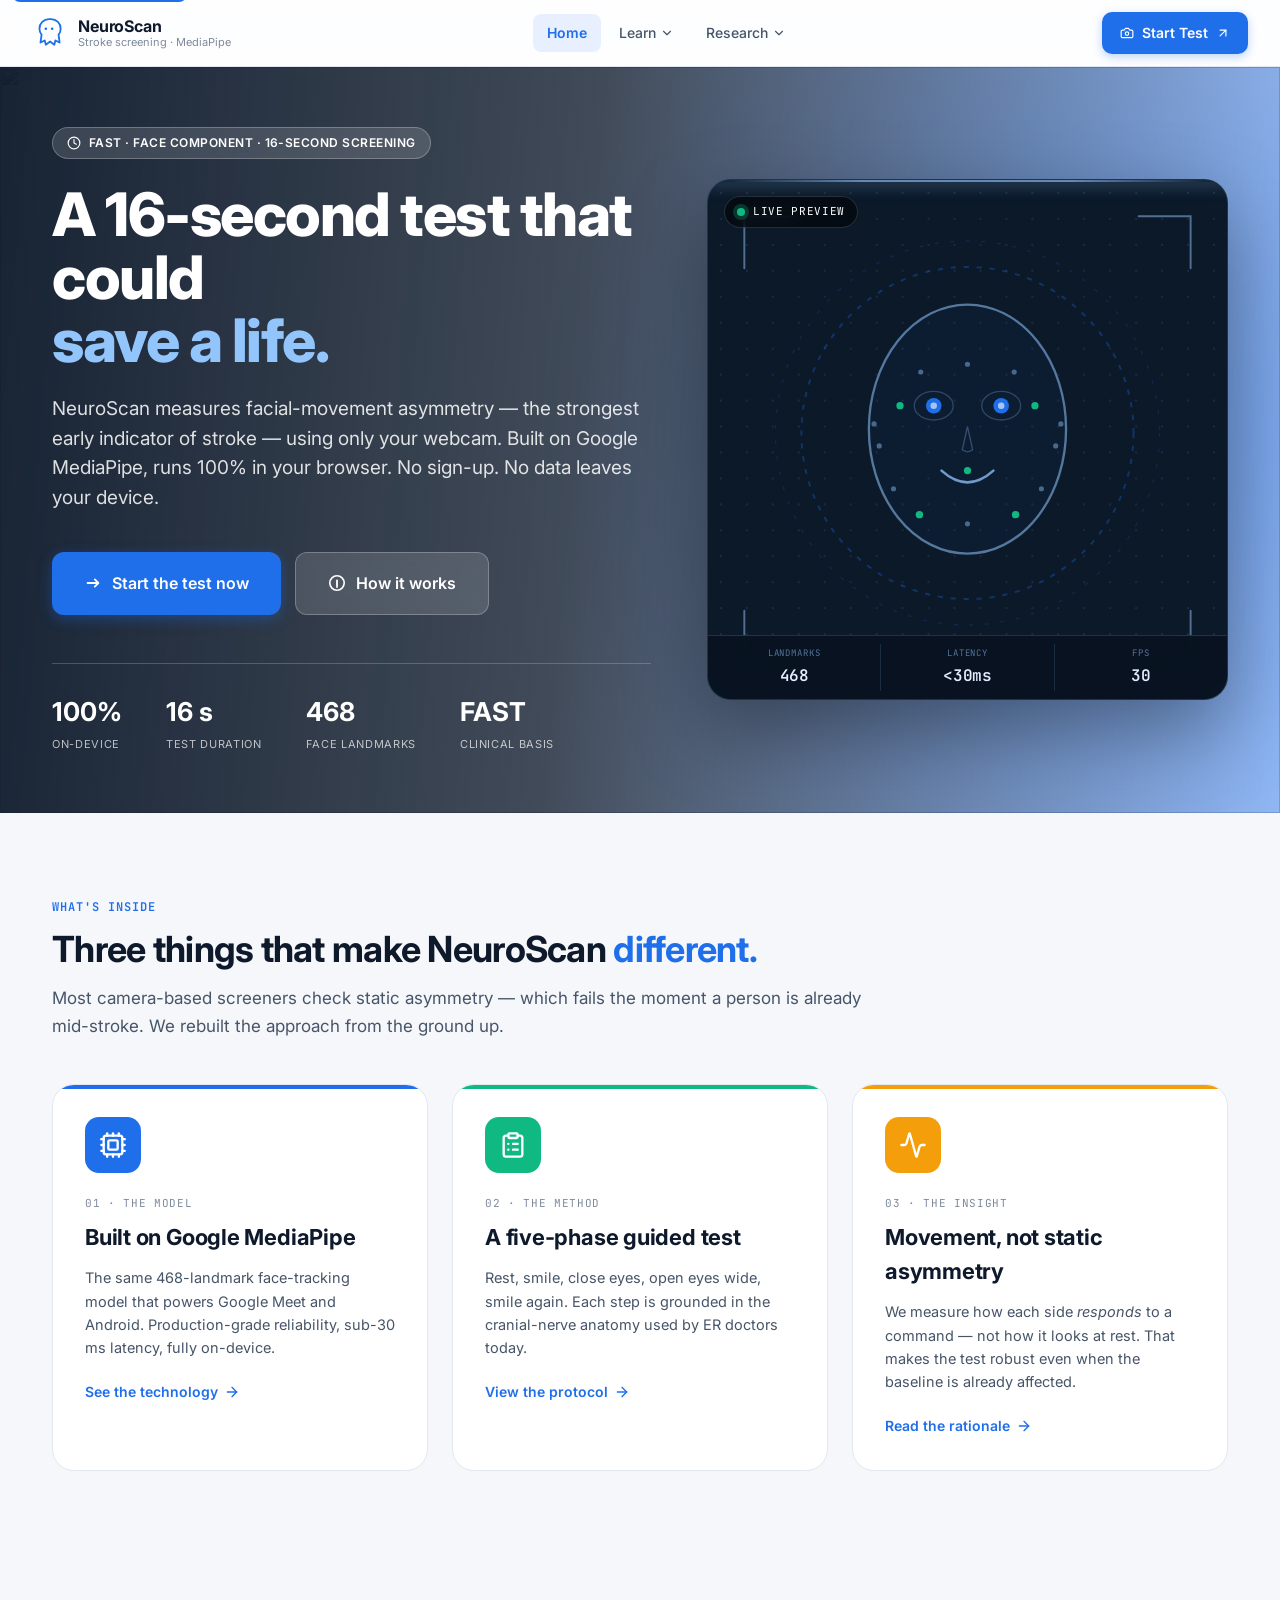
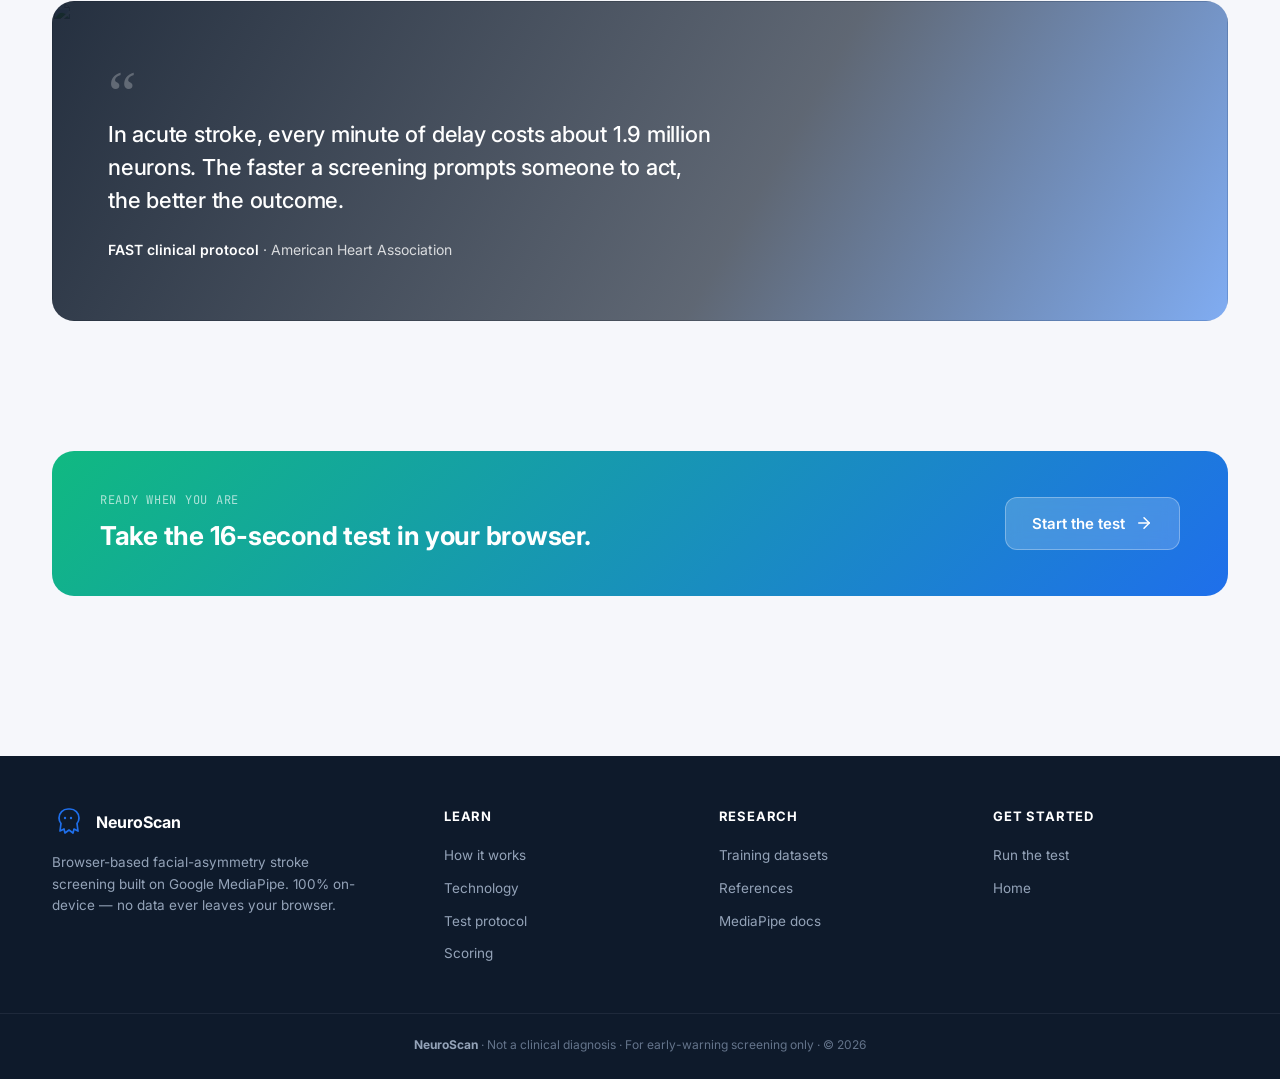
==== webapp/index.html @ e2642974 "Initial commit: NeuroScan — AI-powered browser-based stroke screening tool Browser-native facial asy" ====
<!DOCTYPE html>
<html lang="en">
<head>
  <meta charset="UTF-8" />
  <meta name="viewport" content="width=device-width, initial-scale=1.0" />
  <title>NeuroScan — Stroke screening in your browser</title>
  <meta name="description" content="A 16-second browser-based test that detects facial asymmetry — an early sign of stroke — using your webcam. Built on Google MediaPipe. No data leaves your device." />
  <link rel="preconnect" href="https://fonts.googleapis.com" />
  <link rel="preconnect" href="https://fonts.gstatic.com" crossorigin />
  <link href="https://fonts.googleapis.com/css2?family=Inter:wght@400;500;600;700;800&family=JetBrains+Mono:wght@400;500;600&display=swap" rel="stylesheet" />
  <link rel="stylesheet" href="assets/style.css" />
</head>
<body>

  <a href="#main" class="skip-link">Skip to main content</a>
  <div id="site-header"></div>

  <main id="main">

    <!-- ============== HERO ============== -->
    <section class="hero-full">
      <img class="hero-bg"
           src="https://images.unsplash.com/photo-1576091160399-112ba8d25d1f?w=1800&q=80&auto=format&fit=crop"
           alt=""
           aria-hidden="true" />
      <div class="hero-overlay"></div>

      <div class="container">
        <div class="hero-text">
          <span class="hero-pill">
            <svg viewBox="0 0 24 24" fill="none" stroke="currentColor" stroke-width="2" stroke-linecap="round" stroke-linejoin="round" aria-hidden="true"><circle cx="12" cy="12" r="10"/><polyline points="12 6 12 12 16 14"/></svg>
            FAST · Face component · 16-second screening
          </span>

          <h1>A 16-second test that could<br/>
              <span class="accent">save a life.</span></h1>

          <p class="lead">
            NeuroScan measures facial-movement asymmetry — the strongest early indicator of stroke —
            using only your webcam. Built on Google MediaPipe, runs 100% in your browser.
            No sign-up. No data leaves your device.
          </p>

          <div class="hero-actions">
            <a href="test.html" class="btn btn-primary btn-big">
              <svg viewBox="0 0 20 20" fill="none" aria-hidden="true"><path d="M4 10h12m0 0l-4-4m4 4l-4 4" stroke="currentColor" stroke-width="2" stroke-linecap="round"/></svg>
              Start the test now
            </a>
            <a href="how-it-works.html" class="btn btn-light btn-big">
              <svg viewBox="0 0 20 20" fill="none" aria-hidden="true"><circle cx="10" cy="10" r="8" stroke="currentColor" stroke-width="1.8"/><path d="M10 7v6M10 14v.5" stroke="currentColor" stroke-width="2" stroke-linecap="round"/></svg>
              How it works
            </a>
          </div>

          <div class="hero-trust">
            <div><strong>100%</strong><span>On-device</span></div>
            <div><strong>16 s</strong><span>Test duration</span></div>
            <div><strong>468</strong><span>Face landmarks</span></div>
            <div><strong>FAST</strong><span>Clinical basis</span></div>
          </div>
        </div>

        <!-- ============== HERO VISUAL — face scan 1:1 ============== -->
        <div class="hero-visual" aria-hidden="true">

          <!-- Illustrated face card (no photo) -->
          <svg class="hero-face-svg" viewBox="0 0 400 400" fill="none" xmlns="http://www.w3.org/2000/svg">
            <defs>
              <pattern id="dotGrid" x="0" y="0" width="20" height="20" patternUnits="userSpaceOnUse">
                <circle cx="10" cy="10" r="0.7" fill="rgba(147,197,253,.15)"/>
              </pattern>
            </defs>

            <!-- Dot grid background -->
            <rect width="400" height="400" fill="url(#dotGrid)"/>

            <!-- Outer scan rings -->
            <circle cx="200" cy="195" r="148" stroke="rgba(31,111,235,.18)" stroke-width="1" stroke-dasharray="3 9" fill="none"/>
            <circle cx="200" cy="195" r="128" stroke="rgba(31,111,235,.32)" stroke-width="1.5" stroke-dasharray="4 6" fill="none"/>

            <!-- Corner bracket overlays (HUD) -->
            <g stroke="rgba(147,197,253,.5)" stroke-width="1.5" stroke-linecap="round" fill="none">
              <path d="M28 68 L28 28 L68 28"/>
              <path d="M372 68 L372 28 L332 28"/>
              <path d="M28 332 L28 372 L68 372"/>
              <path d="M372 332 L372 372 L332 372"/>
            </g>

            <!-- Face silhouette (head ellipse) -->
            <ellipse cx="200" cy="192" rx="76" ry="96" stroke="rgba(147,197,253,.55)" stroke-width="1.8" fill="rgba(31,111,235,.04)"/>

            <!-- Eye outline rings (subtle) -->
            <ellipse cx="174" cy="174" rx="15" ry="11" stroke="rgba(147,197,253,.25)" stroke-width="1" fill="none"/>
            <ellipse cx="226" cy="174" rx="15" ry="11" stroke="rgba(147,197,253,.25)" stroke-width="1" fill="none"/>

            <!-- Eye dots (filled blue) -->
            <circle cx="174" cy="174" r="6" fill="#1f6feb"/>
            <circle cx="226" cy="174" r="6" fill="#1f6feb"/>
            <circle cx="174" cy="174" r="2.5" fill="rgba(255,255,255,.6)"/>
            <circle cx="226" cy="174" r="2.5" fill="rgba(255,255,255,.6)"/>

            <!-- Nose hint -->
            <path d="M200 190 L196 208 Q200 211 204 208 Z" stroke="rgba(147,197,253,.3)" stroke-width="1" fill="none"/>

            <!-- Mouth curve -->
            <path d="M180 224 Q200 242 220 224" stroke="rgba(147,197,253,.75)" stroke-width="2" fill="none" stroke-linecap="round"/>

            <!-- Landmark dots (jaw + forehead) -->
            <g fill="rgba(147,197,253,.45)">
              <circle cx="132" cy="205" r="2"/><circle cx="128" cy="188" r="2"/>
              <circle cx="143" cy="238" r="2"/><circle cx="162" cy="258" r="2"/>
              <circle cx="200" cy="265" r="2"/><circle cx="238" cy="258" r="2"/>
              <circle cx="257" cy="238" r="2"/><circle cx="268" cy="205" r="2"/>
              <circle cx="272" cy="188" r="2"/>
              <circle cx="164" cy="148" r="2"/><circle cx="200" cy="142" r="2"/>
              <circle cx="236" cy="148" r="2"/>
            </g>

            <!-- Green accent landmarks (key measurement points) -->
            <g fill="#10b981">
              <circle cx="148" cy="174" r="2.8"/>
              <circle cx="252" cy="174" r="2.8"/>
              <circle cx="200" cy="224" r="2.8"/>
              <circle cx="163" cy="258" r="2.8"/>
              <circle cx="237" cy="258" r="2.8"/>
            </g>
          </svg>

          <div class="hero-visual-scanline"></div>

          <div class="hero-visual-badge">
            <span class="live-dot"></span>
            <span>Live Preview</span>
          </div>

          <div class="hero-visual-statsbar">
            <div class="hero-stat-item">
              <span class="hero-stat-label">Landmarks</span>
              <strong class="hero-stat-value">468</strong>
            </div>
            <div class="hero-stat-sep"></div>
            <div class="hero-stat-item">
              <span class="hero-stat-label">Latency</span>
              <strong class="hero-stat-value">&lt;30ms</strong>
            </div>
            <div class="hero-stat-sep"></div>
            <div class="hero-stat-item">
              <span class="hero-stat-label">FPS</span>
              <strong class="hero-stat-value">30</strong>
            </div>
          </div>
        </div>
      </div>
    </section>

    <!-- ============== 3 HIGHLIGHT CARDS ============== -->
    <section class="section">
      <div class="container">
        <div class="section-head">
          <span class="section-kicker">What's inside</span>
          <h2>Three things that make NeuroScan <span class="accent">different.</span></h2>
          <p class="section-lead">
            Most camera-based screeners check static asymmetry — which fails the moment a person
            is already mid-stroke. We rebuilt the approach from the ground up.
          </p>
        </div>

        <div class="highlight-grid">
          <article class="highlight-card">
            <span class="highlight-bar bar-blue"></span>
            <div class="highlight-icon icon-blue">
              <svg viewBox="0 0 24 24" fill="none" stroke="currentColor" stroke-width="2" stroke-linecap="round" stroke-linejoin="round"><path d="M12 20v2"/><path d="M12 2v2"/><path d="M17 20v2"/><path d="M17 2v2"/><path d="M2 12h2"/><path d="M2 17h2"/><path d="M2 7h2"/><path d="M20 12h2"/><path d="M20 17h2"/><path d="M20 7h2"/><path d="M7 20v2"/><path d="M7 2v2"/><rect x="4" y="4" width="16" height="16" rx="2"/><rect x="8" y="8" width="8" height="8" rx="1"/></svg>
            </div>
            <div class="highlight-meta">01 · The model</div>
            <h3>Built on Google MediaPipe</h3>
            <p>
              The same 468-landmark face-tracking model that powers Google Meet and Android.
              Production-grade reliability, sub-30 ms latency, fully on-device.
            </p>
            <a href="technology.html" class="highlight-link">
              See the technology
              <svg viewBox="0 0 24 24" fill="none" stroke="currentColor" stroke-width="2" stroke-linecap="round" stroke-linejoin="round"><path d="M5 12h14"/><path d="m12 5 7 7-7 7"/></svg>
            </a>
          </article>

          <article class="highlight-card">
            <span class="highlight-bar bar-green"></span>
            <div class="highlight-icon icon-green">
              <svg viewBox="0 0 24 24" fill="none" stroke="currentColor" stroke-width="2" stroke-linecap="round" stroke-linejoin="round"><rect width="8" height="4" x="8" y="2" rx="1" ry="1"/><path d="M16 4h2a2 2 0 0 1 2 2v14a2 2 0 0 1-2 2H6a2 2 0 0 1-2-2V6a2 2 0 0 1 2-2h2"/><path d="M12 11h4"/><path d="M12 16h4"/><path d="M8 11h.01"/><path d="M8 16h.01"/></svg>
            </div>
            <div class="highlight-meta">02 · The method</div>
            <h3>A five-phase guided test</h3>
            <p>
              Rest, smile, close eyes, open eyes wide, smile again. Each step is grounded in
              the cranial-nerve anatomy used by ER doctors today.
            </p>
            <a href="protocol.html" class="highlight-link">
              View the protocol
              <svg viewBox="0 0 24 24" fill="none" stroke="currentColor" stroke-width="2" stroke-linecap="round" stroke-linejoin="round"><path d="M5 12h14"/><path d="m12 5 7 7-7 7"/></svg>
            </a>
          </article>

          <article class="highlight-card">
            <span class="highlight-bar bar-orange"></span>
            <div class="highlight-icon icon-orange">
              <svg viewBox="0 0 24 24" fill="none" stroke="currentColor" stroke-width="2" stroke-linecap="round" stroke-linejoin="round"><path d="M22 12h-2.48a2 2 0 0 0-1.93 1.46l-2.35 8.36a.25.25 0 0 1-.48 0L9.24 2.18a.25.25 0 0 0-.48 0l-2.35 8.36A2 2 0 0 1 4.49 12H2"/></svg>
            </div>
            <div class="highlight-meta">03 · The insight</div>
            <h3>Movement, not static asymmetry</h3>
            <p>
              We measure how each side <em>responds</em> to a command — not how it looks at rest.
              That makes the test robust even when the baseline is already affected.
            </p>
            <a href="how-it-works.html" class="highlight-link">
              Read the rationale
              <svg viewBox="0 0 24 24" fill="none" stroke="currentColor" stroke-width="2" stroke-linecap="round" stroke-linejoin="round"><path d="M5 12h14"/><path d="m12 5 7 7-7 7"/></svg>
            </a>
          </article>
        </div>
      </div>
    </section>

    <!-- ============== QUOTE BANNER ============== -->
    <section class="section-tight">
      <div class="container">
        <div class="quote-banner">
          <img loading="lazy"
               src="https://images.unsplash.com/photo-1559757148-5c350d0d3c56?w=1800&q=80&auto=format&fit=crop"
               alt=""
               aria-hidden="true" />
          <div class="quote-banner-content">
            <div class="quote-icon" aria-hidden="true">&ldquo;</div>
            <p class="quote-text">
              In acute stroke, every minute of delay costs about 1.9 million neurons.
              The faster a screening prompts someone to act, the better the outcome.
            </p>
            <p class="quote-attr">
              <strong>FAST clinical protocol</strong> · American Heart Association
            </p>
          </div>
        </div>
      </div>
    </section>

    <!-- ============== CTA STRIP ============== -->
    <section class="section">
      <div class="container">
        <div class="next-page cta-gradient">
          <div>
            <div class="next-page-meta">Ready when you are</div>
            <h3>Take the 16-second test in your browser.</h3>
          </div>
          <a href="test.html" class="cta-action">
            Start the test
            <svg viewBox="0 0 24 24" fill="none" stroke="currentColor" stroke-width="2" stroke-linecap="round" stroke-linejoin="round" aria-hidden="true"><path d="M5 12h14"/><path d="m12 5 7 7-7 7"/></svg>
          </a>
        </div>
      </div>
    </section>

  </main>

  <div id="site-footer"></div>
  <script src="assets/nav.js"></script>
</body>
</html>
---- webapp/assets/style.css ----
/* ============================================================
   NeuroScan — Shared design system
   Used by every page in /webapp/.
============================================================ */

:root {
  /* Colour palette */
  --bg:           #f6f7fb;
  --surface:      #ffffff;
  --surface-2:    #f0f3f9;
  --surface-3:    #e9eef6;
  --border:       #e2e7f0;
  --border-strong:#cdd6e3;

  --text:         #0e1a2b;
  --text-soft:    #475569;
  --text-mute:    #7e8a9b;

  --brand:        #1f6feb;
  --brand-dark:   #1856bd;
  --brand-soft:   #e8f0ff;

  --teal:         #0ea5a4;
  --green:        #10b981;
  --green-soft:   #d1fae5;
  --orange:       #f59e0b;
  --orange-soft:  #fef3c7;
  --red:          #ef4444;
  --red-soft:     #fee2e2;
  --purple:       #8b5cf6;

  --shadow-sm: 0 1px 2px rgba(15, 23, 42, .06);
  --shadow-md: 0 6px 24px rgba(15, 23, 42, .08);
  --shadow-lg: 0 20px 50px rgba(15, 23, 42, .12);
  --shadow-xl: 0 30px 80px rgba(15, 23, 42, .18);

  --radius-xs: 6px;
  --radius-sm: 10px;
  --radius-md: 14px;
  --radius-lg: 22px;
  --radius-xl: 28px;

  --font: 'Inter', system-ui, -apple-system, sans-serif;
  --mono: 'JetBrains Mono', ui-monospace, monospace;

  --container: 1240px;
  --container-wide: 1480px;

  /* Spacing scale */
  --space-section:       80px;
  --space-section-tight: 50px;
  --space-section-sm:    56px;
  --space-card:          32px;
  --space-card-sm:       22px;

  /* Focus ring */
  --focus-ring: 0 0 0 3px rgba(31, 111, 235, .45);
}

/* Reduced motion */
@media (prefers-reduced-motion: reduce) {
  *, *::before, *::after {
    animation-duration: .01ms !important;
    animation-iteration-count: 1 !important;
    transition-duration: .01ms !important;
    scroll-behavior: auto !important;
  }
}

/* Accessible focus states — visible only for keyboard users */
a:focus-visible,
button:focus-visible,
.btn:focus-visible,
.nav-link:focus-visible,
.nav-trigger:focus-visible,
.nav-cta:focus-visible,
.mobile-toggle:focus-visible,
.highlight-link:focus-visible,
.dataset-link:focus-visible,
.ref-card a:focus-visible {
  outline: none;
  box-shadow: var(--focus-ring);
  border-radius: 8px;
}

/* Screen-reader-only utility */
.sr-only {
  position: absolute;
  width: 1px; height: 1px;
  padding: 0; margin: -1px;
  overflow: hidden;
  clip: rect(0, 0, 0, 0);
  white-space: nowrap;
  border: 0;
}

/* Skip-to-content link */
.skip-link {
  position: absolute;
  top: -40px;
  left: 12px;
  z-index: 100;
  background: var(--brand);
  color: #fff;
  padding: 10px 16px;
  border-radius: 8px;
  font-size: 14px;
  font-weight: 600;
  transition: top .15s;
}
.skip-link:focus { top: 12px; }

* { box-sizing: border-box; margin: 0; padding: 0; }

html, body {
  font-family: var(--font);
  background: var(--bg);
  color: var(--text);
  -webkit-font-smoothing: antialiased;
  line-height: 1.55;
}

a { color: inherit; text-decoration: none; }
button { font-family: inherit; cursor: pointer; border: none; background: none; }
img { max-width: 100%; display: block; }

.container {
  max-width: var(--container);
  margin: 0 auto;
  padding: 0 32px;
}
.container-wide { max-width: var(--container-wide); margin: 0 auto; padding: 0 32px; }

/* ============================================================
   NAVBAR (injected by nav.js on every page)
============================================================ */
.navbar {
  position: sticky;
  top: 0;
  z-index: 50;
  background: rgba(255, 255, 255, .82);
  backdrop-filter: saturate(180%) blur(14px);
  -webkit-backdrop-filter: saturate(180%) blur(14px);
  border-bottom: 1px solid var(--border);
}
.nav-inner {
  max-width: var(--container-wide);
  margin: 0 auto;
  padding: 12px 32px;
  display: flex;
  align-items: center;
  justify-content: space-between;
  gap: 24px;
}
.brand {
  display: flex;
  align-items: center;
  gap: 12px;
  color: var(--brand);
  flex-shrink: 0;
}
.brand svg { width: 34px; height: 34px; }
.brand-text { display: flex; flex-direction: column; line-height: 1.1; }
.brand-name { font-size: 16px; font-weight: 700; color: var(--text); letter-spacing: -.01em; }
.brand-tag { font-size: 11px; color: var(--text-mute); }

.nav-links {
  display: flex;
  align-items: center;
  gap: 4px;
}
.nav-link, .nav-trigger {
  display: inline-flex;
  align-items: center;
  gap: 4px;
  padding: 8px 14px;
  border-radius: 8px;
  font-size: 14px;
  font-weight: 500;
  color: var(--text-soft);
  cursor: pointer;
  transition: background .15s, color .15s;
  user-select: none;
}
.nav-link:hover, .nav-trigger:hover { color: var(--brand); background: var(--brand-soft); }
.nav-link.active { color: var(--brand); background: var(--brand-soft); font-weight: 600; }
.nav-trigger svg { width: 14px; height: 14px; }

.nav-dropdown { position: relative; }
.nav-menu {
  position: absolute;
  top: calc(100% + 6px);
  left: 0;
  min-width: 240px;
  background: var(--surface);
  border: 1px solid var(--border);
  border-radius: var(--radius-md);
  padding: 8px;
  box-shadow: var(--shadow-lg);
  opacity: 0;
  visibility: hidden;
  transform: translateY(-6px);
  transition: opacity .15s, transform .15s, visibility .15s;
}
.nav-dropdown:hover .nav-menu,
.nav-dropdown.open .nav-menu {
  opacity: 1;
  visibility: visible;
  transform: translateY(0);
}
.nav-menu a {
  display: flex;
  align-items: center;
  gap: 12px;
  padding: 10px 12px;
  border-radius: 8px;
  font-size: 14px;
  color: var(--text);
  transition: background .15s, color .15s;
}
.nav-menu a:hover { background: var(--brand-soft); color: var(--brand); }
.nav-menu svg { width: 18px; height: 18px; color: var(--brand); flex-shrink: 0; }

.nav-cta {
  display: inline-flex;
  align-items: center;
  gap: 8px;
  padding: 10px 18px;
  background: var(--brand);
  color: #fff;
  border-radius: 10px;
  font-size: 14px;
  font-weight: 600;
  transition: background .15s, transform .15s, box-shadow .2s;
  box-shadow: 0 3px 10px rgba(31, 111, 235, .3);
}
.nav-cta:hover { background: var(--brand-dark); transform: translateY(-1px); box-shadow: 0 5px 14px rgba(31, 111, 235, .4); }
.nav-cta svg { width: 14px; height: 14px; }

.mobile-toggle {
  display: none;
  width: 40px; height: 40px;
  align-items: center; justify-content: center;
  border-radius: 8px;
  color: var(--text);
  transition: background .15s;
}
.mobile-toggle:hover { background: var(--brand-soft); }
.mobile-toggle svg { width: 24px; height: 24px; }

.mobile-menu {
  display: none;
  padding: 16px 24px;
  border-top: 1px solid var(--border);
  background: var(--surface);
}
.mobile-menu.open { display: block; }
.mobile-menu a {
  display: block;
  padding: 12px 14px;
  border-radius: 8px;
  font-size: 15px;
  color: var(--text);
  font-weight: 500;
}
.mobile-menu a:hover, .mobile-menu a.active { background: var(--brand-soft); color: var(--brand); }
.mobile-menu a.mobile-cta {
  background: var(--brand);
  color: #fff;
  font-weight: 600;
  margin-top: 8px;
}
.mobile-menu a.mobile-cta:hover { background: var(--brand-dark); color: #fff; }
.mobile-section-label {
  font-size: 11px;
  text-transform: uppercase;
  letter-spacing: .06em;
  color: var(--text-mute);
  font-weight: 600;
  padding: 14px 14px 6px;
}

/* ============================================================
   FOOTER
============================================================ */
.footer {
  background: #0e1a2b;
  color: #94a3b8;
  padding: 50px 0 24px;
  margin-top: 80px;
}
.footer .container { display: grid; grid-template-columns: 1.5fr 1fr 1fr 1fr; gap: 40px; }
.footer-brand { display: flex; align-items: center; gap: 12px; margin-bottom: 14px; color: #fff; }
.footer-brand svg { width: 32px; height: 32px; color: var(--brand); }
.footer-brand strong { font-size: 16px; color: #fff; }
.footer-about { font-size: 13.5px; line-height: 1.6; color: #94a3b8; max-width: 320px; }
.footer h4 { font-size: 13px; text-transform: uppercase; letter-spacing: .06em; color: #fff; margin-bottom: 16px; }
.footer ul { list-style: none; }
.footer ul li { margin-bottom: 8px; }
.footer ul a {
  font-size: 13.5px;
  color: #94a3b8;
  transition: color .15s;
}
.footer ul a:hover { color: var(--brand); }
.footer-bottom {
  border-top: 1px solid #1e293b;
  margin-top: 40px;
  padding-top: 22px;
  text-align: center;
  font-size: 12px;
  color: #64748b;
}
.footer-bottom strong { color: #94a3b8; }

/* ============================================================
   BUTTONS
============================================================ */
.btn {
  display: inline-flex;
  align-items: center;
  gap: 10px;
  padding: 14px 24px;
  border-radius: 12px;
  font-size: 15px;
  font-weight: 600;
  transition: transform .15s, box-shadow .2s, background .15s, color .15s;
  white-space: nowrap;
}
.btn svg { width: 18px; height: 18px; }
.btn-primary {
  background: var(--brand);
  color: #fff;
  box-shadow: 0 4px 14px rgba(31, 111, 235, .35);
}
.btn-primary:hover { background: var(--brand-dark); transform: translateY(-1px); box-shadow: 0 6px 20px rgba(31, 111, 235, .45); }
.btn-light {
  background: rgba(255, 255, 255, .14);
  color: #fff;
  border: 1px solid rgba(255, 255, 255, .25);
  backdrop-filter: blur(8px);
}
.btn-light:hover { background: rgba(255, 255, 255, .22); }
.btn-ghost {
  background: var(--surface);
  color: var(--text);
  border: 1px solid var(--border);
}
.btn-ghost:hover { background: var(--surface-2); }
.btn-small { padding: 9px 16px; font-size: 13px; }
.btn-big   { padding: 18px 32px; font-size: 16px; }

/* ============================================================
   HERO — Home page (full, with photo background)
============================================================ */
.hero-full {
  position: relative;
  min-height: 720px;
  display: flex;
  align-items: center;
  color: #fff;
  overflow: hidden;
}
.hero-bg {
  position: absolute;
  inset: 0;
  width: 100%;
  height: 100%;
  object-fit: cover;
  z-index: 0;
}
.hero-overlay {
  position: absolute;
  inset: 0;
  background:
    linear-gradient(95deg, rgba(14, 26, 43, .96) 0%, rgba(14, 26, 43, .78) 45%, rgba(31, 111, 235, .42) 100%),
    radial-gradient(800px circle at 85% 50%, rgba(31, 111, 235, .35), transparent 70%);
  z-index: 1;
}
.hero-full .container {
  position: relative;
  z-index: 2;
  padding-top: 60px;
  padding-bottom: 60px;
  display: grid;
  grid-template-columns: 1.15fr 1fr;
  gap: 56px;
  align-items: center;
}
.hero-text { max-width: 620px; }

/* ----- Hero right-side face-scan visual (1:1) ----- */
.hero-visual {
  position: relative;
  width: 100%;
  aspect-ratio: 1 / 1;
  border-radius: 24px;
  overflow: hidden;
  border: 1px solid rgba(147, 197, 253, .15);
  box-shadow: 0 30px 80px rgba(0, 0, 0, .35);
  background: #0b1929;
}
.hero-face-svg {
  position: absolute;
  inset: 0;
  width: 100%;
  height: 100%;
  pointer-events: none;
}
.hero-visual-scanline {
  position: absolute;
  left: 0; right: 0;
  height: 2px;
  background: linear-gradient(90deg, transparent, rgba(147,197,253,.65) 30%, rgba(147,197,253,.65) 70%, transparent);
  box-shadow: 0 0 16px 3px rgba(147, 197, 253, .35);
  z-index: 3;
  animation: heroScan 3.2s ease-in-out infinite;
}
@keyframes heroScan {
  0%   { top: 6%;  opacity: 0; }
  10%  { opacity: 1; }
  90%  { opacity: 1; }
  100% { top: 94%; opacity: 0; }
}
.hero-visual-badge {
  position: absolute;
  top: 16px;
  left: 16px;
  z-index: 4;
  display: inline-flex;
  align-items: center;
  gap: 8px;
  padding: 6px 12px;
  background: rgba(0, 0, 0, .55);
  border: 1px solid rgba(255, 255, 255, .14);
  border-radius: 999px;
  font-family: var(--mono);
  font-size: 11px;
  color: #fff;
  letter-spacing: .06em;
  text-transform: uppercase;
  backdrop-filter: blur(8px);
}
.hero-visual-badge .live-dot {
  width: 8px; height: 8px;
  border-radius: 50%;
  background: #10b981;
  box-shadow: 0 0 0 4px rgba(16, 185, 129, .25);
  animation: heroLive 1.6s ease-in-out infinite;
}
@keyframes heroLive {
  0%, 100% { box-shadow: 0 0 0 4px rgba(16, 185, 129, .25); }
  50%      { box-shadow: 0 0 0 8px rgba(16, 185, 129, .1); }
}
.hero-visual-statsbar {
  position: absolute;
  bottom: 0;
  left: 0; right: 0;
  z-index: 4;
  display: flex;
  align-items: stretch;
  background: rgba(8, 18, 32, .9);
  border-top: 1px solid rgba(147, 197, 253, .18);
  backdrop-filter: blur(8px);
}
.hero-stat-item {
  flex: 1;
  display: flex;
  flex-direction: column;
  align-items: center;
  justify-content: center;
  padding: 11px 8px;
  gap: 3px;
}
.hero-stat-label {
  font-family: var(--mono);
  font-size: 9px;
  color: rgba(147, 197, 253, .55);
  letter-spacing: .1em;
  text-transform: uppercase;
}
.hero-stat-value {
  font-family: var(--mono);
  font-size: 16px;
  font-weight: 600;
  color: #e2edff;
  letter-spacing: -.02em;
}
.hero-stat-sep {
  width: 1px;
  background: rgba(147, 197, 253, .15);
  align-self: stretch;
  margin: 8px 0;
}
.hero-pill {
  display: inline-flex;
  align-items: center;
  gap: 8px;
  padding: 6px 14px;
  background: rgba(255, 255, 255, .14);
  border: 1px solid rgba(255, 255, 255, .25);
  border-radius: 999px;
  font-size: 12px;
  font-weight: 600;
  letter-spacing: .04em;
  text-transform: uppercase;
  color: #fff;
  backdrop-filter: blur(8px);
  margin-bottom: 24px;
}
.hero-pill svg { width: 14px; height: 14px; }
.hero-full h1 {
  font-size: 60px;
  line-height: 1.05;
  font-weight: 800;
  letter-spacing: -.025em;
  max-width: 820px;
  margin-bottom: 22px;
}
.hero-full h1 .accent { color: #93c5fd; }
.hero-full .lead {
  font-size: 19px;
  color: rgba(255, 255, 255, .85);
  max-width: 620px;
  margin-bottom: 40px;
  line-height: 1.55;
}
.hero-actions { display: flex; gap: 14px; flex-wrap: wrap; margin-bottom: 48px; }
.hero-trust {
  display: flex;
  gap: 44px;
  padding-top: 28px;
  border-top: 1px solid rgba(255, 255, 255, .2);
  max-width: 720px;
  flex-wrap: wrap;
}
.hero-trust > div { display: flex; flex-direction: column; }
.hero-trust strong { font-size: 26px; font-weight: 700; color: #fff; }
.hero-trust span { font-size: 11px; color: rgba(255, 255, 255, .7); text-transform: uppercase; letter-spacing: .06em; margin-top: 4px; }

/* ============================================================
   INFO TICKER (scrolling bar below hero — ICADHI-style)
============================================================ */
.info-ticker {
  background: var(--surface);
  border-bottom: 1px solid var(--border);
  overflow: hidden;
  position: relative;
}
.info-ticker::before, .info-ticker::after {
  content: '';
  position: absolute;
  top: 0; bottom: 0;
  width: 120px;
  z-index: 2;
  pointer-events: none;
}
.info-ticker::before { left: 0;  background: linear-gradient(90deg, var(--surface), transparent); }
.info-ticker::after  { right: 0; background: linear-gradient(270deg, var(--surface), transparent); }
.ticker-track {
  display: flex;
  animation: tickerMove 35s linear infinite;
  width: max-content;
}
.ticker-track:hover { animation-play-state: paused; }
@keyframes tickerMove {
  from { transform: translateX(0); }
  to   { transform: translateX(-50%); }
}
.ticker-item {
  display: inline-flex;
  align-items: center;
  gap: 14px;
  padding: 18px 28px;
  white-space: nowrap;
  flex-shrink: 0;
}
.ticker-item-icon {
  width: 32px; height: 32px;
  border-radius: 8px;
  background: var(--brand-soft);
  color: var(--brand);
  display: flex;
  align-items: center;
  justify-content: center;
  flex-shrink: 0;
}
.ticker-item-icon svg { width: 16px; height: 16px; }
.ticker-item-text { display: flex; flex-direction: column; line-height: 1.3; }
.ticker-item-label {
  font-size: 11px;
  color: var(--text-mute);
  text-transform: uppercase;
  letter-spacing: .06em;
  font-weight: 600;
}
.ticker-item-value {
  font-size: 14px;
  color: var(--text);
  font-weight: 600;
}
.ticker-divider {
  width: 1px;
  height: 28px;
  background: var(--border);
  align-self: center;
}

/* ============================================================
   HERO — Page strip (content pages, small)
============================================================ */
.page-hero {
  position: relative;
  padding: 100px 0 70px;
  overflow: hidden;
  background: #0e1a2b;
  color: #fff;
}
.page-hero-bg {
  position: absolute;
  inset: 0;
  object-fit: cover;
  opacity: .35;
  z-index: 0;
}
.page-hero-overlay {
  position: absolute;
  inset: 0;
  background: linear-gradient(135deg, rgba(14, 26, 43, .92) 0%, rgba(14, 26, 43, .65) 70%, rgba(31, 111, 235, .5) 100%);
  z-index: 1;
}
.page-hero .container { position: relative; z-index: 2; }
.page-hero-breadcrumb {
  display: inline-flex;
  align-items: center;
  gap: 6px;
  font-size: 13px;
  color: rgba(255, 255, 255, .65);
  margin-bottom: 14px;
  font-family: var(--mono);
}
.page-hero-breadcrumb a { color: rgba(255, 255, 255, .75); }
.page-hero-breadcrumb a:hover { color: #fff; }
.page-hero-breadcrumb .crumb-sep { color: rgba(255, 255, 255, .35); }
.page-hero h1 {
  font-size: 48px;
  font-weight: 800;
  letter-spacing: -.02em;
  max-width: 820px;
  margin-bottom: 16px;
  line-height: 1.1;
}
.page-hero .lead {
  font-size: 17px;
  color: rgba(255, 255, 255, .82);
  max-width: 720px;
  line-height: 1.6;
}

/* ============================================================
   SECTION SHELL
============================================================ */
section.section { padding: var(--space-section) 0; }
section.section-tight { padding: var(--space-section-tight) 0; }
section.section-surface { background: var(--surface); }
.section-head-center { text-align: center; margin: 0 auto 50px; }
.section-head-center .section-lead { margin-left: auto; margin-right: auto; }
.section-head-tight { margin-bottom: 30px; }
.spaced-top { margin-top: 26px; }

.section-head { max-width: 820px; margin-bottom: 44px; }
.section-kicker {
  display: inline-block;
  font-family: var(--mono);
  font-size: 12px;
  font-weight: 600;
  color: var(--brand);
  text-transform: uppercase;
  letter-spacing: .08em;
  margin-bottom: 12px;
}
.section-head h2 {
  font-size: 36px;
  font-weight: 700;
  letter-spacing: -.02em;
  line-height: 1.15;
}
.section-head h2 .accent { color: var(--brand); }
.section-lead {
  font-size: 17px;
  color: var(--text-soft);
  margin-top: 14px;
  line-height: 1.65;
}
.section-lead strong { color: var(--text); }

/* ============================================================
   HIGHLIGHT CARDS (home page)
============================================================ */
.highlight-grid {
  display: grid;
  grid-template-columns: repeat(3, 1fr);
  gap: 24px;
}
.highlight-card {
  position: relative;
  background: var(--surface);
  border: 1px solid var(--border);
  border-radius: var(--radius-lg);
  padding: 32px;
  overflow: hidden;
  transition: transform .25s, box-shadow .25s, border-color .25s;
}
.highlight-card:hover {
  transform: translateY(-6px);
  box-shadow: var(--shadow-lg);
  border-color: var(--brand);
}
.highlight-bar {
  position: absolute;
  top: 0; left: 0; right: 0;
  height: 4px;
}
.highlight-bar.bar-blue   { background: var(--brand); }
.highlight-bar.bar-green  { background: var(--green); }
.highlight-bar.bar-orange { background: var(--orange); }
.highlight-bar.bar-purple { background: var(--purple); }
.highlight-icon {
  width: 56px; height: 56px;
  border-radius: 14px;
  display: flex;
  align-items: center;
  justify-content: center;
  margin-bottom: 22px;
}
.highlight-icon svg { width: 28px; height: 28px; color: #fff; }
.highlight-icon.icon-blue   { background: var(--brand); }
.highlight-icon.icon-green  { background: var(--green); }
.highlight-icon.icon-orange { background: var(--orange); }
.highlight-icon.icon-purple { background: var(--purple); }
.highlight-meta {
  font-family: var(--mono);
  font-size: 11px;
  color: var(--text-mute);
  text-transform: uppercase;
  letter-spacing: .06em;
  margin-bottom: 8px;
}
.highlight-card h3 {
  font-size: 22px;
  font-weight: 700;
  letter-spacing: -.01em;
  margin-bottom: 12px;
}
.highlight-card p {
  font-size: 14.5px;
  color: var(--text-soft);
  margin-bottom: 20px;
  line-height: 1.6;
}
.highlight-link {
  display: inline-flex;
  align-items: center;
  gap: 6px;
  font-size: 14px;
  font-weight: 600;
  color: var(--brand);
}
.highlight-link:hover { gap: 10px; }
.highlight-link svg { width: 16px; height: 16px; transition: transform .2s; }

/* ============================================================
   QUOTE BANNER
============================================================ */
.quote-banner {
  position: relative;
  border-radius: var(--radius-lg);
  overflow: hidden;
  min-height: 320px;
  display: flex;
  align-items: center;
  color: #fff;
}
.quote-banner img {
  position: absolute;
  inset: 0;
  width: 100%;
  height: 100%;
  object-fit: cover;
  z-index: 0;
}
.quote-banner::before {
  content: '';
  position: absolute;
  inset: 0;
  background: linear-gradient(120deg, rgba(14, 26, 43, .9) 0%, rgba(14, 26, 43, .65) 60%, rgba(31, 111, 235, .55) 100%);
  z-index: 1;
}
.quote-banner-content {
  position: relative;
  z-index: 2;
  padding: 56px;
  max-width: 720px;
}
.quote-icon {
  font-size: 64px;
  line-height: 1;
  font-family: Georgia, serif;
  color: rgba(255, 255, 255, .25);
  margin-bottom: -8px;
}
.quote-text {
  font-size: 22px;
  font-weight: 500;
  line-height: 1.5;
  margin-bottom: 22px;
  letter-spacing: -.01em;
}
.quote-attr {
  font-size: 14px;
  color: rgba(255, 255, 255, .8);
}
.quote-attr strong { color: #fff; font-weight: 600; }

/* ============================================================
   IMAGE + TEXT BLOCK (used across content pages)
============================================================ */
.split-block {
  display: grid;
  grid-template-columns: 1.05fr 1fr;
  gap: 56px;
  align-items: center;
}
.split-block.reverse { grid-template-columns: 1fr 1.05fr; }
.split-block.reverse .split-img { order: -1; }

.split-text h3 {
  font-size: 28px;
  font-weight: 700;
  letter-spacing: -.015em;
  margin-bottom: 16px;
  line-height: 1.2;
}
.split-text h3 em { font-style: italic; color: var(--brand); }
.split-text p {
  font-size: 15.5px;
  color: var(--text-soft);
  line-height: 1.7;
  margin-bottom: 14px;
}
.split-text p:last-child { margin-bottom: 0; }
.split-text strong { color: var(--text); }

.split-img {
  position: relative;
  border-radius: var(--radius-lg);
  overflow: hidden;
  box-shadow: var(--shadow-lg);
  aspect-ratio: 4 / 3;
}
.split-img img {
  width: 100%;
  height: 100%;
  object-fit: cover;
}
.split-img-badge {
  position: absolute;
  bottom: 18px;
  left: 18px;
  background: rgba(255, 255, 255, .95);
  backdrop-filter: blur(8px);
  padding: 10px 16px;
  border-radius: 10px;
  font-size: 13px;
  font-weight: 600;
  color: var(--text);
  box-shadow: var(--shadow-sm);
  display: flex;
  align-items: center;
  gap: 8px;
}
.split-img-badge svg { width: 16px; height: 16px; color: var(--brand); }

/* ============================================================
   FLOW DIAGRAM (4 / 5 step horizontal)
============================================================ */
.flow {
  display: grid;
  grid-template-columns: repeat(4, 1fr);
  gap: 24px;
  position: relative;
}
.flow-step {
  background: var(--surface);
  border: 1px solid var(--border);
  border-radius: var(--radius-md);
  padding: 28px;
  transition: transform .25s, box-shadow .25s, border-color .25s;
}
.flow-step:hover { transform: translateY(-4px); box-shadow: var(--shadow-md); border-color: var(--brand); }
.flow-step-num {
  width: 38px; height: 38px;
  border-radius: 10px;
  background: var(--brand-soft);
  color: var(--brand);
  font-weight: 700;
  font-family: var(--mono);
  display: flex;
  align-items: center;
  justify-content: center;
  font-size: 14px;
  margin-bottom: 18px;
}
.flow-step h4 { font-size: 18px; font-weight: 700; margin-bottom: 8px; letter-spacing: -.01em; }
.flow-step p { font-size: 14px; color: var(--text-soft); line-height: 1.55; }
.flow-step .flow-img {
  width: 100%;
  height: 140px;
  border-radius: 10px;
  margin-bottom: 18px;
  object-fit: cover;
}

/* ============================================================
   COMPARISON BARS (movement asymmetry visualization)
============================================================ */
.compare-card {
  background: var(--surface);
  border: 1px solid var(--border);
  border-radius: var(--radius-md);
  padding: 32px;
}
.compare-card h3 { font-size: 22px; font-weight: 700; margin-bottom: 20px; letter-spacing: -.01em; }
.compare-row { margin-bottom: 28px; padding-bottom: 28px; border-bottom: 1px solid var(--border); }
.compare-row:last-child { margin-bottom: 0; padding-bottom: 0; border-bottom: none; }
.compare-label {
  font-size: 12px;
  font-weight: 600;
  text-transform: uppercase;
  letter-spacing: .06em;
  color: var(--text-soft);
  margin-bottom: 14px;
  display: flex;
  align-items: center;
  gap: 8px;
}
.compare-label .dot {
  width: 10px; height: 10px;
  border-radius: 50%;
  display: inline-block;
}
.compare-label .dot.dot-green { background: var(--green); }
.compare-label .dot.dot-red   { background: var(--red); }
.compare-label .dot.dot-blue  { background: var(--brand); }
.compare-bars { display: flex; flex-direction: column; gap: 8px; margin-bottom: 12px; }
.compare-bar-row {
  display: grid;
  grid-template-columns: 60px 1fr 80px;
  align-items: center;
  gap: 12px;
}
.compare-bar-row .side { font-size: 12.5px; color: var(--text-mute); font-weight: 600; }
.compare-bar-bg {
  background: var(--surface-2);
  border-radius: 6px;
  height: 22px;
  overflow: hidden;
}
.compare-bar-fill {
  height: 100%;
  border-radius: 6px;
  display: flex;
  align-items: center;
  justify-content: flex-end;
  padding: 0 10px;
  color: #fff;
  font-family: var(--mono);
  font-size: 11px;
  font-weight: 600;
  transition: width 1s ease-out;
}
.compare-bar-fill.fill-blue { background: var(--brand); }
.compare-bar-fill.fill-gray { background: #64748b; }
.compare-bar-fill.fill-red  { background: var(--red); }
.compare-bar-row .val { font-family: var(--mono); font-size: 12px; color: var(--text); text-align: right; }
.compare-verdict {
  display: inline-flex;
  align-items: center;
  gap: 6px;
  padding: 8px 14px;
  border-radius: 8px;
  font-family: var(--mono);
  font-size: 13px;
  font-weight: 600;
}
.compare-verdict.verdict-ok  { background: var(--green-soft); color: #065f46; }
.compare-verdict.verdict-bad { background: var(--red-soft); color: #991b1b; }

/* ============================================================
   TABLE (protocol, landmarks, etc.)
============================================================ */
.data-table {
  width: 100%;
  border-collapse: collapse;
  background: var(--surface);
  border-radius: var(--radius-md);
  overflow: hidden;
  border: 1px solid var(--border);
}
.data-table th, .data-table td {
  padding: 16px 20px;
  text-align: left;
  font-size: 14px;
  border-bottom: 1px solid var(--border);
}
.data-table thead th {
  background: var(--surface-2);
  color: var(--text-soft);
  font-weight: 600;
  text-transform: uppercase;
  font-size: 11px;
  letter-spacing: .06em;
}
.data-table tbody tr:last-child td { border-bottom: none; }
.data-table tbody tr:hover { background: var(--surface-2); }
.data-table code,
.data-table .phase-tag,
.data-table .var-tag {
  font-family: var(--mono);
  font-size: 12.5px;
  color: var(--brand);
  background: var(--brand-soft);
  padding: 2px 8px;
  border-radius: 4px;
  font-weight: 600;
  display: inline-block;
}

/* ============================================================
   PHASE CARDS (protocol page)
============================================================ */
.phase-grid {
  display: grid;
  grid-template-columns: repeat(3, 1fr);
  gap: 22px;
}
.phase-card {
  background: var(--surface);
  border: 1px solid var(--border);
  border-radius: var(--radius-md);
  overflow: hidden;
  transition: transform .25s, box-shadow .25s;
}
.phase-card:hover { transform: translateY(-3px); box-shadow: var(--shadow-md); }
.phase-img {
  width: 100%;
  height: 160px;
  position: relative;
  overflow: hidden;
  background: var(--surface-2);
}
.phase-img img { width: 100%; height: 100%; object-fit: cover; }
.phase-img-num {
  position: absolute;
  top: 14px; left: 14px;
  width: 36px; height: 36px;
  border-radius: 10px;
  background: rgba(14, 26, 43, .85);
  backdrop-filter: blur(8px);
  color: #fff;
  font-weight: 700;
  display: flex;
  align-items: center;
  justify-content: center;
  font-size: 14px;
}
.phase-card-body { padding: 22px; }
.phase-card-body h4 { font-size: 17px; font-weight: 700; letter-spacing: .01em; margin-bottom: 6px; text-transform: uppercase; }
.phase-duration {
  display: inline-block;
  font-family: var(--mono);
  font-size: 11px;
  color: var(--brand);
  background: var(--brand-soft);
  padding: 3px 8px;
  border-radius: 4px;
  margin-bottom: 12px;
}
.phase-card-body p { font-size: 13.5px; color: var(--text-soft); line-height: 1.6; margin-bottom: 10px; }
.phase-card-body p:last-child { margin-bottom: 0; }
.phase-clinical {
  background: var(--surface-2);
  padding: 10px 12px;
  border-radius: 6px;
  font-size: 12.5px !important;
  border-left: 3px solid var(--brand);
}
.phase-card-body strong { color: var(--text); }
.phase-card-body em { color: var(--brand); font-style: italic; }

/* ============================================================
   FORMULA + THRESHOLDS (scoring page)
============================================================ */
.formula-block {
  background: var(--surface);
  border: 1px solid var(--border);
  border-radius: var(--radius-md);
  padding: 36px;
  margin-bottom: 40px;
}
.formula {
  background: #0e1a2b;
  color: #d6e3f5;
  border-radius: 10px;
  padding: 24px 28px;
  margin-bottom: 28px;
  font-family: var(--mono);
  font-size: 13.5px;
  line-height: 1.7;
  overflow-x: auto;
}
.formula .comment { color: #7e9bbd; }
.formula .var     { color: #93c5fd; }
.formula .num     { color: #fcd34d; }

.threshold-grid {
  display: grid;
  grid-template-columns: repeat(3, 1fr);
  gap: 18px;
}
.threshold-card {
  border-radius: var(--radius-md);
  padding: 24px;
  border: 1px solid;
}
.threshold-card.t-green  { background: var(--green-soft); border-color: #a7f3d0; }
.threshold-card.t-orange { background: var(--orange-soft); border-color: #fed7aa; }
.threshold-card.t-red    { background: var(--red-soft); border-color: #fecaca; }
.threshold-card .range {
  font-family: var(--mono);
  font-size: 12px;
  font-weight: 600;
  text-transform: uppercase;
  letter-spacing: .06em;
  margin-bottom: 8px;
}
.threshold-card.t-green  .range { color: #065f46; }
.threshold-card.t-orange .range { color: #9a3412; }
.threshold-card.t-red    .range { color: #991b1b; }
.threshold-card .verdict {
  font-size: 24px;
  font-weight: 800;
  letter-spacing: -.01em;
  margin-bottom: 12px;
}
.threshold-card.t-green  .verdict { color: var(--green); }
.threshold-card.t-orange .verdict { color: var(--orange); }
.threshold-card.t-red    .verdict { color: var(--red); }
.threshold-card p { font-size: 13.5px; color: var(--text-soft); line-height: 1.6; }

/* ============================================================
   DATASET / REFERENCE CARDS
============================================================ */
.dataset-grid {
  display: grid;
  grid-template-columns: 1fr 1fr;
  gap: 26px;
}
.dataset-card {
  background: var(--surface);
  border: 1px solid var(--border);
  border-radius: var(--radius-md);
  padding: 30px;
  transition: transform .25s, box-shadow .25s, border-color .25s;
}
.dataset-card:hover { transform: translateY(-4px); box-shadow: var(--shadow-md); border-color: var(--brand); }
.dataset-label {
  display: inline-block;
  font-family: var(--mono);
  font-size: 11px;
  color: #fff;
  background: var(--brand);
  font-weight: 600;
  text-transform: uppercase;
  letter-spacing: .06em;
  padding: 4px 10px;
  border-radius: 6px;
  margin-bottom: 14px;
}
.dataset-card h3 { font-size: 19px; font-weight: 700; letter-spacing: -.01em; margin-bottom: 16px; line-height: 1.3; }
.dataset-stats {
  display: grid;
  grid-template-columns: repeat(3, 1fr);
  gap: 10px;
  padding: 16px;
  background: var(--surface-2);
  border-radius: 10px;
  margin-bottom: 16px;
}
.dataset-stats > div { text-align: center; }
.dataset-stats strong { font-size: 20px; color: var(--brand); font-weight: 800; display: block; }
.dataset-stats span { font-size: 11px; color: var(--text-mute); text-transform: uppercase; letter-spacing: .04em; }
.dataset-card p { font-size: 13.5px; color: var(--text-soft); line-height: 1.6; margin-bottom: 18px; }
.dataset-link {
  display: inline-flex;
  align-items: center;
  gap: 6px;
  font-size: 14px;
  font-weight: 600;
  color: var(--brand);
}
.dataset-link:hover { gap: 10px; }
.dataset-link svg { width: 16px; height: 16px; }

.ref-grid {
  display: grid;
  grid-template-columns: repeat(2, 1fr);
  gap: 18px;
}
.ref-grid-spaced { margin-bottom: 50px; }

/* ----- References v2 — TOC ----- */
.ref-toc {
  display: grid;
  grid-template-columns: repeat(4, 1fr);
  gap: 16px;
}
.ref-toc-item {
  display: flex;
  flex-direction: column;
  gap: 6px;
  padding: 18px 20px;
  background: var(--surface);
  border: 1px solid var(--border);
  border-radius: var(--radius-md);
  transition: border-color .2s, transform .2s, box-shadow .2s;
}
.ref-toc-item:hover {
  border-color: var(--brand);
  transform: translateY(-2px);
  box-shadow: var(--shadow-sm);
}
.ref-toc-tag {
  display: inline-block;
  align-self: flex-start;
  font-family: var(--mono);
  font-size: 10.5px;
  font-weight: 600;
  text-transform: uppercase;
  letter-spacing: .06em;
  padding: 3px 8px;
  border-radius: 4px;
}
.ref-toc-tag.t-clinical { background: var(--red-soft);   color: #991b1b; }
.ref-toc-tag.t-tech     { background: var(--brand-soft); color: var(--brand-dark); }
.ref-toc-tag.t-data     { background: var(--green-soft); color: #065f46; }
.ref-toc-tag.t-os       { background: #fef3c7;           color: #92400e; }
.ref-toc-count {
  font-family: var(--mono);
  font-size: 13px;
  font-weight: 700;
  color: var(--text);
}
.ref-toc-label {
  font-size: 12.5px;
  color: var(--text-soft);
  line-height: 1.45;
}

/* ----- References v2 — ordered card list ----- */
.ref-list {
  list-style: none;
  padding: 0;
  margin: 0;
  display: flex;
  flex-direction: column;
  gap: 18px;
  counter-reset: ref;
}
.ref-card-v2 {
  background: var(--surface);
  border: 1px solid var(--border);
  border-radius: var(--radius-md);
  padding: 26px 30px;
  transition: transform .2s, box-shadow .2s, border-color .2s;
  scroll-margin-top: 90px;
}
.ref-card-v2:hover {
  transform: translateY(-2px);
  box-shadow: var(--shadow-md);
  border-color: var(--brand);
}
.ref-card-head {
  display: flex;
  align-items: center;
  gap: 12px;
  margin-bottom: 14px;
  flex-wrap: wrap;
}
.ref-num {
  font-family: var(--mono);
  font-size: 13px;
  font-weight: 700;
  color: var(--brand);
  background: var(--brand-soft);
  padding: 4px 10px;
  border-radius: 6px;
  letter-spacing: .04em;
}
.ref-card-v2 .ref-tag {
  margin-bottom: 0;
}
.ref-year {
  margin-left: auto;
  font-family: var(--mono);
  font-size: 12.5px;
  font-weight: 600;
  color: var(--text-mute);
  letter-spacing: .04em;
}
.ref-title {
  font-size: 17px;
  font-weight: 700;
  line-height: 1.35;
  letter-spacing: -.01em;
  color: var(--text);
  margin-bottom: 8px;
}
.ref-authors {
  font-size: 14px;
  color: var(--text-soft);
  margin-bottom: 4px;
  line-height: 1.5;
}
.ref-pub-v2 {
  font-size: 13.5px;
  color: var(--text-mute);
  margin-bottom: 14px;
  line-height: 1.5;
}
.ref-pub-v2 em { color: var(--text); font-style: italic; font-weight: 500; }
.ref-uses {
  background: var(--surface-2);
  border-left: 3px solid var(--brand);
  padding: 12px 16px;
  border-radius: 0 8px 8px 0;
  font-size: 13.5px;
  color: var(--text-soft);
  line-height: 1.6;
  margin-bottom: 14px;
}
.ref-uses strong { color: var(--text); font-weight: 600; }
.ref-doi {
  display: inline-flex;
  align-items: center;
  gap: 10px;
  padding: 8px 14px;
  background: #fff;
  border: 1px solid var(--border);
  border-radius: 8px;
  font-family: var(--mono);
  font-size: 12.5px;
  color: var(--brand);
  font-weight: 500;
  transition: background .15s, border-color .15s;
  word-break: break-all;
  max-width: 100%;
}
.ref-doi:hover { background: var(--brand-soft); border-color: var(--brand); }
.ref-doi-label {
  font-size: 10.5px;
  font-weight: 700;
  text-transform: uppercase;
  letter-spacing: .08em;
  background: var(--brand);
  color: #fff;
  padding: 2px 8px;
  border-radius: 4px;
}
.ref-doi-url { flex: 1; min-width: 0; }
.ref-doi svg { width: 14px; height: 14px; flex-shrink: 0; }

.ref-section-gap { margin-top: 60px; }

/* ----- References v2 — library cards ----- */
.ref-lib-grid {
  display: grid;
  grid-template-columns: repeat(3, 1fr);
  gap: 18px;
}
.ref-lib-card {
  background: var(--surface);
  border: 1px solid var(--border);
  border-radius: var(--radius-md);
  padding: 22px 24px;
  transition: transform .2s, box-shadow .2s, border-color .2s;
}
.ref-lib-card:hover {
  transform: translateY(-2px);
  box-shadow: var(--shadow-sm);
  border-color: var(--brand);
}
.ref-lib-tag {
  display: inline-block;
  font-family: var(--mono);
  font-size: 10.5px;
  font-weight: 700;
  color: var(--brand);
  background: var(--brand-soft);
  padding: 3px 8px;
  border-radius: 4px;
  text-transform: uppercase;
  letter-spacing: .06em;
  margin-bottom: 12px;
}
.ref-lib-card h4 {
  font-size: 15.5px;
  font-weight: 700;
  margin-bottom: 6px;
  line-height: 1.3;
  letter-spacing: -.01em;
}
.ref-lib-card p {
  font-size: 13px;
  color: var(--text-soft);
  line-height: 1.55;
  margin-bottom: 12px;
}
.ref-lib-link {
  display: inline-flex;
  align-items: center;
  gap: 6px;
  font-size: 13px;
  font-weight: 600;
  color: var(--brand);
  word-break: break-all;
}
.ref-lib-link:hover { text-decoration: underline; }
.ref-lib-link svg { width: 14px; height: 14px; flex-shrink: 0; }
.ref-card {
  background: var(--surface);
  border: 1px solid var(--border);
  border-radius: var(--radius-md);
  padding: 24px;
  transition: transform .2s, box-shadow .2s, border-color .2s;
}
.ref-card:hover { transform: translateY(-2px); box-shadow: var(--shadow-sm); border-color: var(--brand); }
.ref-tag {
  display: inline-block;
  font-family: var(--mono);
  font-size: 10.5px;
  font-weight: 600;
  text-transform: uppercase;
  letter-spacing: .06em;
  padding: 3px 8px;
  border-radius: 4px;
  margin-bottom: 12px;
}
.ref-tag.t-clinical { background: var(--red-soft); color: #991b1b; }
.ref-tag.t-tech     { background: var(--brand-soft); color: var(--brand-dark); }
.ref-tag.t-data     { background: var(--green-soft); color: #065f46; }
.ref-tag.t-os       { background: #fef3c7; color: #92400e; }
.ref-card h4 { font-size: 15.5px; font-weight: 700; margin-bottom: 6px; line-height: 1.35; }
.ref-card p { font-size: 13.5px; color: var(--text-soft); margin-bottom: 6px; line-height: 1.5; }
.ref-card em { color: var(--text); font-style: italic; }
.ref-pub { font-size: 12.5px !important; color: var(--text-mute) !important; }
.ref-card a {
  display: inline-flex;
  align-items: center;
  gap: 4px;
  margin-top: 8px;
  font-size: 13px;
  color: var(--brand);
  font-weight: 500;
  word-break: break-all;
}
.ref-card a:hover { text-decoration: underline; }
.ref-card a svg { width: 14px; height: 14px; }

/* ============================================================
   REFERENCES — Evidence map + compact paper rows
============================================================ */
.evid-grid {
  display: grid;
  grid-template-columns: repeat(3, 1fr);
  gap: 14px;
  margin-top: 32px;
}
.evid-card {
  background: var(--surface);
  border: 1px solid var(--border);
  border-left: 3px solid var(--border-strong);
  border-radius: var(--radius-md);
  padding: 18px 20px;
  display: flex;
  flex-direction: column;
  gap: 10px;
  transition: box-shadow .18s;
}
.evid-card:hover { box-shadow: var(--shadow-md); }
.evid-card p {
  font-size: 13.5px;
  line-height: 1.55;
  color: var(--text-soft);
  margin: 0;
  flex: 1;
}
.evid-card.ec-protocol { border-left-color: var(--brand); }
.evid-card.ec-scoring  { border-left-color: var(--orange); }
.evid-card.ec-urgency  { border-left-color: var(--red); }
.evid-card.ec-model    { border-left-color: var(--purple); }
.evid-card.ec-data     { border-left-color: var(--green); }
.evid-tag {
  font-family: var(--mono);
  font-size: 9.5px;
  font-weight: 600;
  letter-spacing: .08em;
  text-transform: uppercase;
  padding: 3px 8px;
  border-radius: 4px;
  display: inline-block;
  width: fit-content;
}
.evid-tag.t-protocol { background: var(--brand-soft); color: var(--brand-dark); }
.evid-tag.t-scoring  { background: var(--orange-soft); color: #92400e; }
.evid-tag.t-urgency  { background: var(--red-soft); color: #991b1b; }
.evid-tag.t-model    { background: rgba(139,92,246,.1); color: var(--purple); }
.evid-tag.t-data     { background: var(--green-soft); color: #065f46; }
.evid-src {
  display: inline-flex;
  align-items: center;
  gap: 5px;
  font-family: var(--mono);
  font-size: 11px;
  font-weight: 600;
  color: var(--brand);
  padding: 4px 10px;
  background: var(--brand-soft);
  border-radius: 999px;
  text-decoration: none;
  width: fit-content;
  transition: background .15s, color .15s;
}
.evid-src:hover { background: var(--brand); color: #fff; }

/* Compact paper rows */
.ref-row-list {
  display: flex;
  flex-direction: column;
  gap: 8px;
  margin-top: 28px;
}
.ref-row {
  display: flex;
  align-items: center;
  gap: 14px;
  background: var(--surface);
  border: 1px solid var(--border);
  border-radius: var(--radius-sm);
  padding: 13px 18px;
  transition: border-color .18s;
}
.ref-row:hover { border-color: var(--brand); }
.ref-row-num {
  font-family: var(--mono);
  font-size: 11px;
  font-weight: 600;
  color: var(--text-mute);
  min-width: 24px;
}
.ref-row-body { flex: 1; min-width: 0; }
.ref-row-title {
  font-size: 13.5px;
  font-weight: 600;
  color: var(--text);
  line-height: 1.35;
}
.ref-row-meta {
  font-size: 11.5px;
  color: var(--text-mute);
  margin-top: 2px;
}
.ref-row-year {
  font-family: var(--mono);
  font-size: 10.5px;
  color: var(--text-mute);
  padding: 2px 8px;
  background: var(--surface-2);
  border-radius: 4px;
  white-space: nowrap;
  flex-shrink: 0;
}
.ref-row-doi {
  display: inline-flex;
  align-items: center;
  gap: 4px;
  font-family: var(--mono);
  font-size: 10px;
  font-weight: 500;
  color: var(--brand);
  padding: 4px 10px;
  background: var(--brand-soft);
  border-radius: 999px;
  text-decoration: none;
  white-space: nowrap;
  flex-shrink: 0;
  transition: background .15s, color .15s;
}
.ref-row-doi:hover { background: var(--brand); color: #fff; }
.ref-row-doi svg { width: 11px; height: 11px; }

/* ============================================================
   TIMELINE (vertical, alternating — ICADHI-style)
============================================================ */
.timeline {
  position: relative;
  max-width: 1000px;
  margin: 0 auto;
  padding: 30px 0;
}
.timeline::before {
  content: '';
  position: absolute;
  left: 50%;
  top: 0;
  bottom: 0;
  width: 2px;
  background: var(--border-strong);
  transform: translateX(-50%);
}
.timeline-row {
  position: relative;
  display: grid;
  grid-template-columns: 1fr 1fr;
  gap: 80px;
  margin-bottom: 40px;
  min-height: 180px;
}
.timeline-row:last-child { margin-bottom: 0; }
.timeline-marker {
  position: absolute;
  left: 50%;
  top: 38px;
  width: 22px; height: 22px;
  border-radius: 50%;
  background: var(--surface);
  border: 3px solid var(--brand);
  transform: translateX(-50%);
  z-index: 2;
  box-shadow: 0 0 0 6px var(--bg);
}
.timeline-marker.tm-navy   { border-color: #0e1a2b; }
.timeline-marker.tm-blue   { border-color: var(--brand); }
.timeline-marker.tm-green  { border-color: var(--green); }
.timeline-marker.tm-orange { border-color: var(--orange); }
.timeline-marker.tm-purple { border-color: var(--purple); }
.timeline-card {
  position: relative;
  border-radius: var(--radius-lg);
  padding: 28px 30px;
  box-shadow: var(--shadow-md);
  align-self: start;
}
.timeline-row.left  .timeline-card { grid-column: 1; }
.timeline-row.right .timeline-card { grid-column: 2; }
.timeline-card-icon {
  position: absolute;
  top: 22px; right: 22px;
  opacity: .35;
}
.timeline-card-icon svg { width: 26px; height: 26px; }
.timeline-tag {
  display: inline-block;
  background: rgba(255, 255, 255, .22);
  color: #fff;
  font-size: 12px;
  font-weight: 600;
  padding: 5px 12px;
  border-radius: 999px;
  margin-bottom: 14px;
}
.timeline-card h4 {
  font-size: 22px;
  font-weight: 700;
  letter-spacing: -.01em;
  margin-bottom: 10px;
  color: #fff;
}
.timeline-card p {
  font-size: 14px;
  line-height: 1.6;
  color: rgba(255, 255, 255, .92);
  margin-bottom: 10px;
}
.timeline-card p:last-child { margin-bottom: 0; }
.timeline-card .timeline-note {
  margin-top: 12px;
  padding-top: 12px;
  border-top: 1px solid rgba(255, 255, 255, .18);
  font-size: 12.5px;
  color: rgba(255, 255, 255, .8);
}
.timeline-card .timeline-note strong { color: #fff; }
.tc-blue   { background: var(--brand); color: #fff; }
.tc-navy   { background: #0e1a2b; color: #fff; }
.tc-green  { background: var(--green); color: #fff; }
.tc-orange { background: var(--orange); color: #fff; }
.tc-purple { background: var(--purple); color: #fff; }

/* Mobile: stack vertically with line on left */
@media (max-width: 880px) {
  .timeline { padding: 20px 0; }
  .timeline::before { left: 22px; }
  .timeline-row {
    grid-template-columns: 1fr;
    gap: 0;
    padding-left: 56px;
    margin-bottom: 28px;
    min-height: 0;
  }
  .timeline-marker { left: 22px; top: 28px; }
  .timeline-row.left .timeline-card,
  .timeline-row.right .timeline-card { grid-column: 1; }
}

/* ============================================================
   PROTOCOL — Horizontal journey map
============================================================ */
.proto-journey {
  display: grid;
  grid-template-columns: repeat(5, 1fr);
  margin-top: 48px;
}
.proto-step {
  display: flex;
  flex-direction: column;
  align-items: center;
}
.proto-track-row {
  display: flex;
  align-items: center;
  width: 100%;
  height: 44px;
}
.proto-line {
  flex: 1;
  height: 2px;
  background: var(--border-strong);
}
.proto-line.invis { background: transparent; }
.proto-node {
  width: 44px;
  height: 44px;
  border-radius: 50%;
  display: flex;
  align-items: center;
  justify-content: center;
  font-family: var(--mono);
  font-size: 13px;
  font-weight: 700;
  color: #fff;
  flex-shrink: 0;
  box-shadow: 0 4px 14px rgba(0,0,0,.18);
}
.pn-1 { background: #0e1a2b; }
.pn-2 { background: var(--brand); }
.pn-3 { background: var(--purple); }
.pn-4 { background: var(--green); }
.pn-5 { background: var(--orange); }
.proto-time {
  font-family: var(--mono);
  font-size: 9.5px;
  color: var(--text-mute);
  letter-spacing: .05em;
  margin-top: 10px;
  white-space: nowrap;
}
.proto-card {
  margin-top: 14px;
  background: var(--surface);
  border: 1px solid var(--border);
  border-radius: var(--radius-md);
  padding: 18px 14px;
  width: calc(100% - 20px);
  text-align: center;
  transition: box-shadow .18s;
}
.proto-card:hover { box-shadow: var(--shadow-md); }
.proto-card.pc-1 { border-top: 3px solid #0e1a2b; }
.proto-card.pc-2 { border-top: 3px solid var(--brand); }
.proto-card.pc-3 { border-top: 3px solid var(--purple); }
.proto-card.pc-4 { border-top: 3px solid var(--green); }
.proto-card.pc-5 { border-top: 3px solid var(--orange); }
.proto-badge {
  font-family: var(--mono);
  font-size: 9.5px;
  color: var(--text-mute);
  padding: 2px 8px;
  background: var(--surface-2);
  border-radius: 4px;
  display: inline-block;
  letter-spacing: .04em;
}
.proto-name {
  font-size: 15px;
  font-weight: 700;
  color: var(--text);
  margin: 10px 0 7px;
  letter-spacing: .01em;
}
.proto-desc {
  font-size: 12px;
  color: var(--text-soft);
  line-height: 1.55;
  margin: 0;
}
.proto-note {
  margin-top: 10px;
  padding-top: 10px;
  border-top: 1px solid var(--border);
  font-size: 11px;
  color: var(--text-mute);
  line-height: 1.5;
}
/* Mobile: vertical line + cards */
@media (max-width: 880px) {
  .proto-journey {
    grid-template-columns: 1fr;
    gap: 0;
    margin-top: 32px;
  }
  .proto-step {
    flex-direction: row;
    align-items: stretch;
    gap: 18px;
  }
  .proto-track-row {
    flex-direction: column;
    width: 44px;
    flex-shrink: 0;
    height: auto;
  }
  .proto-line {
    flex: 1;
    width: 2px;
    height: auto;
  }
  .proto-time { display: none; }
  .proto-card {
    width: 100%;
    text-align: left;
    margin-top: 0;
    margin-bottom: 12px;
    padding: 16px 18px;
  }
}

/* ============================================================
   PIPELINE (datasets page)
============================================================ */
.pipeline {
  background: var(--surface);
  border: 1px solid var(--border);
  border-radius: var(--radius-md);
  padding: 32px;
}
.pipeline-flow {
  display: grid;
  grid-template-columns: repeat(5, 1fr) auto;
  align-items: stretch;
  gap: 12px;
}
.pipe-step {
  background: var(--surface-2);
  border: 1px solid var(--border);
  border-radius: 10px;
  padding: 16px 14px;
  text-align: center;
  font-size: 13px;
  color: var(--text);
  display: flex;
  flex-direction: column;
  justify-content: center;
}
.pipe-step strong { color: var(--brand); font-family: var(--mono); font-size: 13px; display: block; margin-bottom: 4px; }
.pipe-step small { color: var(--text-mute); font-size: 11.5px; }

/* ============================================================
   CHECK LIST (reasons / features)
============================================================ */
.check-list { list-style: none; }
.check-list li {
  display: flex;
  align-items: flex-start;
  gap: 14px;
  padding: 14px 0;
  border-bottom: 1px dashed var(--border);
  font-size: 14.5px;
  color: var(--text-soft);
  line-height: 1.55;
}
.check-list li:last-child { border-bottom: none; }
.check-list .check-mark {
  flex-shrink: 0;
  width: 26px; height: 26px;
  background: var(--green);
  color: #fff;
  border-radius: 50%;
  display: flex;
  align-items: center;
  justify-content: center;
}
.check-list .check-mark svg { width: 14px; height: 14px; }
.check-list strong { color: var(--text); display: block; margin-bottom: 2px; }

/* ============================================================
   STACK DIAGRAM (technology page)
============================================================ */
.stack-list {
  background: var(--surface);
  border: 1px solid var(--border);
  border-radius: var(--radius-md);
  padding: 20px;
  display: flex;
  flex-direction: column;
  gap: 8px;
}
.stack-row {
  display: grid;
  grid-template-columns: 110px 1fr;
  gap: 16px;
  align-items: center;
  padding: 12px 14px;
  background: var(--surface-2);
  border-radius: 8px;
  font-size: 14px;
  color: var(--text-soft);
}
.stack-tag {
  font-family: var(--mono);
  font-size: 11px;
  color: var(--brand);
  font-weight: 600;
  text-transform: uppercase;
  letter-spacing: .04em;
  background: var(--brand-soft);
  padding: 4px 8px;
  border-radius: 4px;
  text-align: center;
}

/* ============================================================
   CALLOUT / DISCLAIMER
============================================================ */
.callout {
  padding: 22px 26px;
  background: var(--orange-soft);
  border: 1px solid #fed7aa;
  border-left: 4px solid var(--orange);
  border-radius: var(--radius-md);
  font-size: 14.5px;
  color: #9a3412;
  line-height: 1.6;
  display: flex;
  align-items: flex-start;
  gap: 16px;
}
.callout svg { width: 22px; height: 22px; flex-shrink: 0; color: var(--orange); margin-top: 1px; }
.callout strong { color: #7c2d12; }
.callout.callout-blue {
  background: var(--brand-soft);
  border-color: #93c5fd;
  border-left-color: var(--brand);
  color: var(--brand-dark);
}
.callout.callout-blue svg { color: var(--brand); }
.callout.callout-blue strong { color: var(--brand-dark); }
.callout.callout-sm { font-size: 13px; padding: 16px 18px; gap: 12px; }
.callout.callout-sm svg { width: 18px; height: 18px; }

/* ============================================================
   "NEXT PAGE" LINK (bottom of every content page)
============================================================ */
.next-page {
  background: linear-gradient(135deg, #0e1a2b 0%, #1f6feb 100%);
  border-radius: var(--radius-lg);
  padding: 40px 48px;
  display: flex;
  justify-content: space-between;
  align-items: center;
  color: #fff;
  transition: transform .25s;
}
.next-page:hover { transform: translateY(-3px); }
.next-page-meta {
  font-size: 12px;
  font-family: var(--mono);
  color: rgba(255, 255, 255, .65);
  text-transform: uppercase;
  letter-spacing: .06em;
  margin-bottom: 6px;
}
.next-page h3 { font-size: 26px; font-weight: 700; letter-spacing: -.01em; color: #fff; }
.next-page-arrow {
  width: 52px; height: 52px;
  border-radius: 50%;
  background: rgba(255, 255, 255, .15);
  display: flex;
  align-items: center;
  justify-content: center;
  flex-shrink: 0;
  margin-left: 24px;
  transition: background .2s, transform .2s;
}
.next-page-arrow svg { width: 24px; height: 24px; color: #fff; }
.next-page:hover .next-page-arrow { background: rgba(255, 255, 255, .25); transform: translateX(4px); }

/* ============================================================
   TEST PAGE — compact hero
============================================================ */
.page-hero-compact {
  padding: 56px 0 28px;
  background: linear-gradient(135deg, #0e1a2b 0%, #1f6feb 100%);
}
.page-hero-compact .page-hero-overlay { display: none; }
.page-hero-compact .container {
  display: flex;
  justify-content: space-between;
  align-items: center;
  flex-wrap: wrap;
  gap: 16px;
}
.page-hero-compact h1 {
  font-size: 32px;
  margin-bottom: 6px;
  line-height: 1.15;
}
.page-hero-compact .lead {
  font-size: 14.5px;
  margin-bottom: 0;
}
.btn-cancel {
  background: rgba(255, 255, 255, .12);
  border: 1px solid rgba(255, 255, 255, .25);
  color: #fff;
  backdrop-filter: blur(8px);
}
.btn-cancel:hover { background: rgba(255, 255, 255, .22); }

/* Helper anchor style — for in-text links on light backgrounds */
.link-brand { color: var(--brand); font-weight: 600; }
.link-brand:hover { text-decoration: underline; }

/* CTA strip on home / references (gradient green→blue) */
.cta-gradient { background: linear-gradient(135deg, #10b981 0%, #1f6feb 100%); }
.cta-action {
  display: flex;
  align-items: center;
  gap: 10px;
  padding: 14px 26px;
  background: rgba(255, 255, 255, .18);
  border: 1px solid rgba(255, 255, 255, .3);
  border-radius: 12px;
  color: #fff;
  font-weight: 600;
  font-size: 15px;
  backdrop-filter: blur(8px);
  transition: background .15s, transform .15s;
}
.cta-action:hover { background: rgba(255, 255, 255, .28); transform: translateY(-1px); }
.cta-action svg { width: 18px; height: 18px; }

/* ============================================================
   TEST PAGE — camera stage + results
============================================================ */
.test-wrap {
  display: grid;
  grid-template-columns: 2.2fr 1fr;
  gap: 32px;
  max-width: var(--container-wide);
  margin: 0 auto;
  padding: 40px 32px 60px;
}
.video-stage {
  position: relative;
  background: #0e1a2b;
  border-radius: var(--radius-lg);
  overflow: hidden;
  aspect-ratio: 4 / 3;
  box-shadow: var(--shadow-lg);
  min-height: 560px;
}
#webcam, #overlay {
  position: absolute;
  inset: 0;
  width: 100%;
  height: 100%;
  object-fit: cover;
  transform: scaleX(-1);
}
#overlay { pointer-events: none; }

.phase-badge {
  position: absolute;
  top: 20px;
  left: 20px;
  padding: 8px 16px;
  background: rgba(0, 0, 0, .55);
  backdrop-filter: blur(10px);
  border-radius: 999px;
  color: #fff;
  font-family: var(--mono);
  font-size: 13px;
  font-weight: 500;
  letter-spacing: .04em;
  z-index: 5;
}
.action-prompt {
  position: absolute;
  bottom: 40px;
  left: 50%;
  transform: translateX(-50%);
  background: rgba(255, 255, 255, .96);
  border-radius: var(--radius-md);
  padding: 18px 32px;
  text-align: center;
  min-width: 320px;
  box-shadow: var(--shadow-lg);
  z-index: 5;
}
.prompt-icon {
  width: 44px; height: 44px;
  margin: 0 auto 10px;
  border-radius: 50%;
  background: var(--brand-soft);
  display: flex;
  align-items: center;
  justify-content: center;
  color: var(--brand);
}
.prompt-icon svg { width: 22px; height: 22px; }
.prompt-text { font-size: 18px; font-weight: 700; color: var(--text); letter-spacing: -.01em; }
.prompt-sub { font-size: 13px; color: var(--text-mute); margin-top: 4px; }
.action-prompt.waiting .prompt-icon {
  background: var(--orange-soft);
  color: var(--orange);
  animation: blink 1.2s infinite;
}
.action-prompt.acting .prompt-icon {
  background: var(--green-soft);
  color: var(--green);
}
@keyframes blink {
  0%, 100% { opacity: 1; }
  50%      { opacity: .35; }
}

.progress-ring {
  position: absolute;
  top: 20px;
  right: 20px;
  width: 76px;
  height: 76px;
  z-index: 5;
  opacity: 0;
  transition: opacity .25s;
}
.progress-ring.visible { opacity: 1; }
.progress-ring svg { width: 100%; height: 100%; transform: rotate(-90deg); }
.ring-bg, .ring-fg { fill: none; stroke-width: 6; }
.ring-bg { stroke: rgba(255, 255, 255, .2); }
.ring-fg {
  stroke: #fff;
  stroke-linecap: round;
  stroke-dasharray: 276.46;
  stroke-dashoffset: 276.46;
  transition: stroke-dashoffset .1s linear;
}
.ring-text {
  position: absolute;
  inset: 0;
  display: flex;
  align-items: center;
  justify-content: center;
  color: #fff;
  font-weight: 700;
  font-size: 22px;
}

.test-right { display: flex; flex-direction: column; gap: 20px; }
.step-list {
  background: var(--surface);
  border: 1px solid var(--border);
  border-radius: var(--radius-md);
  padding: 14px;
  display: flex;
  flex-direction: column;
  gap: 4px;
}
.step {
  display: flex;
  align-items: center;
  gap: 14px;
  padding: 14px;
  border-radius: 10px;
  transition: background .2s, color .2s;
}
.step.active { background: var(--brand-soft); }
.step.done { color: var(--text-mute); }
.step.done .step-num { background: var(--green); color: #fff; }
.step-num {
  display: flex;
  align-items: center;
  justify-content: center;
  width: 32px; height: 32px;
  border-radius: 50%;
  background: var(--surface-2);
  color: var(--text-soft);
  font-weight: 700;
  font-size: 13px;
  flex-shrink: 0;
  transition: background .2s, color .2s;
}
.step.active .step-num { background: var(--brand); color: #fff; }
.step-title { font-weight: 600; font-size: 14px; }
.step-desc  { font-size: 12px; color: var(--text-mute); margin-top: 2px; }

.live-metrics {
  background: var(--surface);
  border: 1px solid var(--border);
  border-radius: var(--radius-md);
  padding: 18px;
  display: grid;
  grid-template-columns: 1fr 1fr;
  gap: 14px;
}
.metric-label { font-size: 11px; color: var(--text-mute); text-transform: uppercase; letter-spacing: .05em; }
.metric-value { font-family: var(--mono); font-size: 18px; font-weight: 600; color: var(--text); margin-top: 2px; }

/* ----- Results panel (in-flow on test.html) ----- */
.results-panel {
  max-width: var(--container);
  margin: 30px auto 0;
  padding: 0 32px;
  opacity: 0;
  transition: opacity .5s;
}
.results-panel.shown { opacity: 1; }
.report {
  background: var(--surface);
  border-radius: var(--radius-lg);
  box-shadow: var(--shadow-lg);
  border: 1px solid var(--border);
  overflow: hidden;
}
.report-header {
  display: grid;
  grid-template-columns: 1fr auto;
  gap: 32px;
  padding: 38px 44px;
  background: linear-gradient(135deg, #f8fafd 0%, #eef3fa 100%);
  border-bottom: 1px solid var(--border);
}
.report-kicker {
  font-family: var(--mono);
  font-size: 11px;
  color: var(--brand);
  text-transform: uppercase;
  letter-spacing: .08em;
  margin-bottom: 8px;
}
.report-header h2 { font-size: 32px; font-weight: 700; letter-spacing: -.02em; }
.report-meta { font-size: 13px; color: var(--text-mute); margin-top: 6px; font-family: var(--mono); }
.verdict {
  text-align: right;
  padding: 20px 24px;
  background: #fff;
  border-radius: var(--radius-md);
  border: 1px solid var(--border);
  min-width: 230px;
}
.verdict.normal   { border-left: 6px solid var(--green); }
.verdict.moderate { border-left: 6px solid var(--orange); }
.verdict.high     { border-left: 6px solid var(--red); }
.verdict-label { font-size: 11px; color: var(--text-mute); text-transform: uppercase; letter-spacing: .05em; }
.verdict-value { font-size: 22px; font-weight: 800; margin-top: 4px; }
.verdict.normal   .verdict-value { color: var(--green); }
.verdict.moderate .verdict-value { color: var(--orange); }
.verdict.high     .verdict-value { color: var(--red); }
.verdict-score { font-family: var(--mono); font-size: 38px; font-weight: 700; margin-top: 6px; line-height: 1; }
.verdict-score small { font-size: 14px; color: var(--text-mute); font-weight: 500; }

.report-grid {
  display: grid;
  grid-template-columns: 1fr 1fr;
  gap: 24px;
  padding: 32px 44px;
}
.chart-card {
  background: var(--surface);
  border: 1px solid var(--border);
  border-radius: var(--radius-md);
  padding: 24px;
}
.chart-card.chart-wide { grid-column: 1 / -1; }
.chart-card h3 { font-size: 16px; font-weight: 700; margin-bottom: 4px; }
.chart-sub { font-size: 13px; color: var(--text-mute); margin-bottom: 16px; }
.chart-card canvas { max-height: 280px; }

/* ML Model validation card */
.ml-card {
  margin: 0 44px 24px;
  padding: 18px 24px;
  background: var(--surface);
  border: 1px solid var(--border);
  border-radius: var(--radius-md);
  display: flex;
  flex-direction: column;
  gap: 10px;
}
.ml-card-header {
  display: flex;
  align-items: center;
  gap: 10px;
  font-size: 13px;
  font-weight: 600;
  color: var(--text-soft);
}
.ml-card-header svg { width: 16px; height: 16px; color: var(--brand); flex-shrink: 0; }
.ml-badge {
  margin-left: auto;
  font-family: var(--mono);
  font-size: 10.5px;
  font-weight: 600;
  padding: 3px 10px;
  border-radius: 999px;
  letter-spacing: .04em;
  background: var(--surface-2);
  color: var(--text-mute);
}
.ml-badge.ml-badge-high   { background: var(--red-soft);   color: #991b1b; }
.ml-badge.ml-badge-normal { background: var(--green-soft);  color: #065f46; }
.ml-badge.ml-badge-off    { background: var(--surface-2);   color: var(--text-mute); }
.ml-card-body { display: flex; flex-direction: column; gap: 3px; }
.ml-stat { font-size: 14px; font-weight: 600; color: var(--text); }
.ml-sub  { font-size: 12px; color: var(--text-mute); }

.recommendations {
  margin: 0 44px 32px;
  padding: 22px 26px;
  background: var(--brand-soft);
  border-radius: var(--radius-md);
  border-left: 4px solid var(--brand);
}
.recommendations h3 { font-size: 15px; font-weight: 700; color: var(--brand-dark); margin-bottom: 6px; }
.recommendations p { font-size: 14px; color: var(--text); line-height: 1.6; }

.report-footer-note {
  padding: 18px 44px;
  background: var(--surface-2);
  border-top: 1px solid var(--border);
  font-size: 12px;
  color: var(--text-mute);
  text-align: center;
}

.action-row {
  max-width: var(--container);
  margin: 24px auto 0;
  padding: 0 32px;
  display: flex;
  gap: 14px;
  justify-content: center;
  flex-wrap: wrap;
}

/* ============================================================
   RESPONSIVE
============================================================ */
@media (max-width: 1100px) {
  .highlight-grid { grid-template-columns: repeat(2, 1fr); }
  .flow { grid-template-columns: repeat(2, 1fr); }
  .phase-grid { grid-template-columns: repeat(2, 1fr); }
  .pipeline-flow { grid-template-columns: repeat(2, 1fr); }
  .footer .container { grid-template-columns: 1fr 1fr; }
}

@media (max-width: 1024px) {
  .hero-full .container { grid-template-columns: 1fr; gap: 40px; }
  .hero-visual { max-width: 460px; margin: 0 auto; }
  .hero-full h1 { font-size: 52px; }
  .hero-full .lead { font-size: 18px; }
}

/* Tablet breakpoint */
@media (max-width: 880px) {
  .nav-links { display: none; }
  .nav-cta   { display: none; }
  .mobile-toggle { display: flex; }

  .hero-full { min-height: auto; }
  .hero-full .container { padding-top: 50px; padding-bottom: 50px; }
  .hero-full h1 { font-size: 40px; }
  .hero-full .lead { font-size: 16px; }
  .hero-trust { flex-wrap: wrap; gap: 28px; }
  .ticker-item { padding: 14px 18px; }
  .ticker-item-value { font-size: 13px; }

  .page-hero { padding: 70px 0 50px; }
  .page-hero h1 { font-size: 34px; }
  .page-hero .lead { font-size: 15px; }
  .page-hero-compact { padding: 36px 0 24px; }
  .page-hero-compact h1 { font-size: 24px; }
  .page-hero-compact .btn-cancel { padding: 8px 14px; font-size: 12.5px; }

  section.section { padding: var(--space-section-sm) 0; }
  .section-head h2 { font-size: 28px; }
  .section-lead { font-size: 15px; }

  .highlight-grid, .flow, .phase-grid, .dataset-grid, .ref-grid, .threshold-grid {
    grid-template-columns: 1fr;
  }
  .ref-toc { grid-template-columns: 1fr 1fr; }
  .ref-lib-grid { grid-template-columns: 1fr; }
  .ref-card-v2 { padding: 22px 22px; }
  .ref-title { font-size: 16px; }
  .ref-year { margin-left: 0; }
  .ref-section-gap { margin-top: 44px; }
  .split-block, .split-block.reverse { grid-template-columns: 1fr; gap: 28px; }
  .split-block.reverse .split-img { order: 0; }
  .quote-banner-content { padding: 36px 28px; }
  .quote-text { font-size: 18px; }

  .pipeline-flow { grid-template-columns: 1fr; }
  .footer .container { grid-template-columns: 1fr; gap: 28px; }

  /* Test page: keep video larger; let sidebar follow naturally */
  .test-wrap { grid-template-columns: 1fr; padding: 24px 16px; gap: 20px; }
  .video-stage { min-height: 0; aspect-ratio: 4 / 3; }
  .test-right { order: 2; }
  .step-list { padding: 10px; }
  .step { padding: 10px; gap: 12px; }
  .step-title { font-size: 13px; }
  .step-desc  { font-size: 11.5px; }

  .report-header { grid-template-columns: 1fr; padding: 26px; }
  .verdict { text-align: left; }
  .report-grid { grid-template-columns: 1fr; padding: 22px; }
  .recommendations, .report-footer-note { margin: 0 22px 22px; padding: 18px 22px; }
  .chart-card canvas { max-height: 240px; }

  .next-page { padding: 28px; flex-direction: column; align-items: flex-start; gap: 18px; }
  .next-page-arrow { margin-left: 0; }
}

/* Small phone */
@media (max-width: 540px) {
  .ref-toc { grid-template-columns: 1fr; }
  .evid-grid { grid-template-columns: 1fr; }
}

/* Small tablet / large phone landscape */
@media (max-width: 768px) {
  section.section { padding: 48px 0; }
  section.section-tight { padding: 36px 0; }
  .container, .container-wide { padding: 0 22px; }
  .highlight-card { padding: 26px; }
  .quote-banner-content { padding: 30px 24px; }
  .quote-text { font-size: 17px; }
  .pipeline { padding: 22px; }
  .formula-block { padding: 26px; }
  .compare-bar-row { grid-template-columns: 50px 1fr 56px; gap: 8px; }
  .compare-bar-row .val { font-size: 11px; }
  .evid-grid { grid-template-columns: 1fr 1fr; }
  .ref-row { flex-wrap: wrap; gap: 8px; }
  .ref-row-year { display: none; }
}

@media (max-width: 540px) {
  .container, .container-wide { padding: 0 16px; }
  .nav-inner { padding: 12px 16px; }
  .brand-tag { display: none; }

  .hero-full h1 { font-size: 30px; }
  .hero-actions { flex-direction: column; }
  .hero-actions .btn { width: 100%; justify-content: center; }

  .page-hero { padding: 56px 0 40px; }
  .page-hero h1 { font-size: 26px; }

  .section-head h2 { font-size: 22px; }
  .highlight-card { padding: 24px; }
  .highlight-card h3 { font-size: 19px; }

  .formula-block { padding: 22px; }
  .formula { font-size: 11.5px; padding: 16px 18px; }
  .data-table { font-size: 12.5px; }
  .data-table th, .data-table td { padding: 12px 12px; }

  .test-wrap { padding: 16px 12px; }
  .phase-badge { top: 12px; left: 12px; padding: 6px 12px; font-size: 11px; }
  .progress-ring { top: 12px; right: 12px; width: 60px; height: 60px; }
  .ring-text { font-size: 18px; }
  .action-prompt { min-width: 0; width: calc(100% - 24px); padding: 14px 18px; bottom: 16px; }
  .prompt-text { font-size: 16px; }

  .next-page h3 { font-size: 20px; }
}
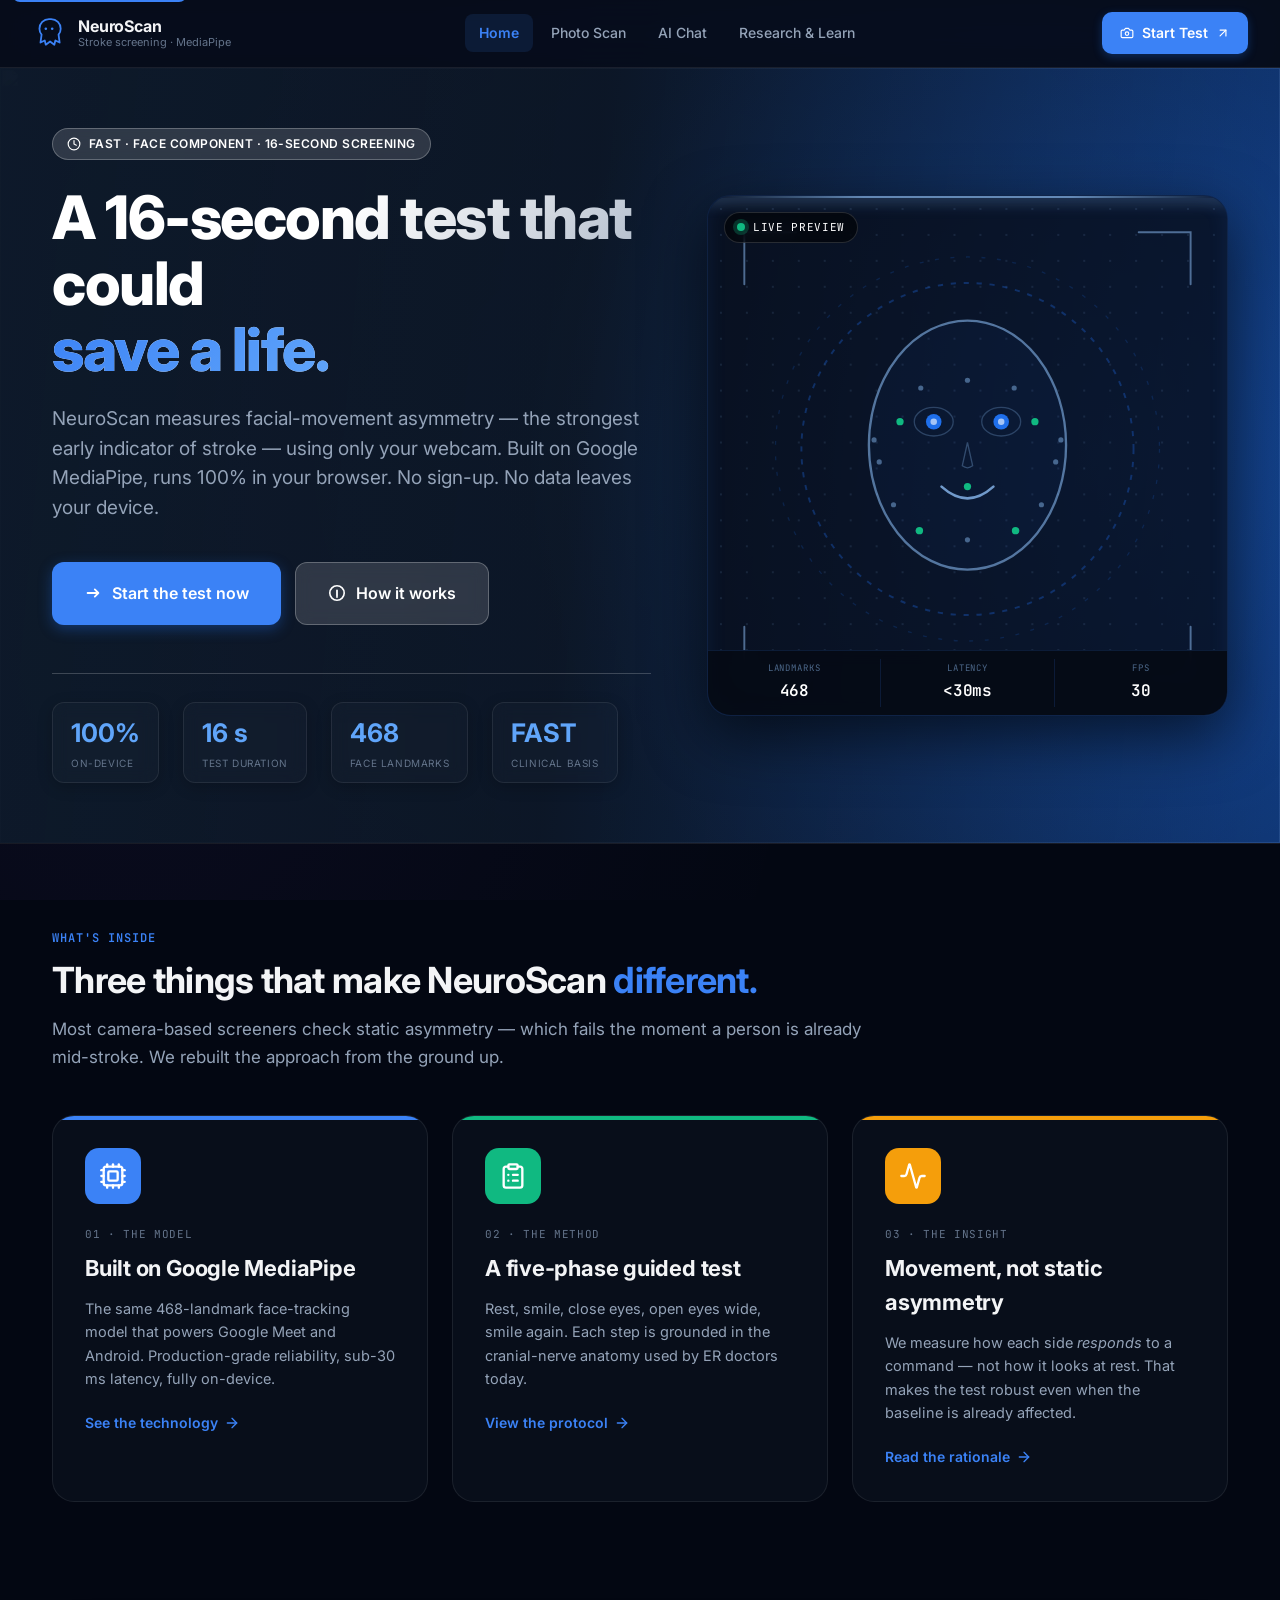
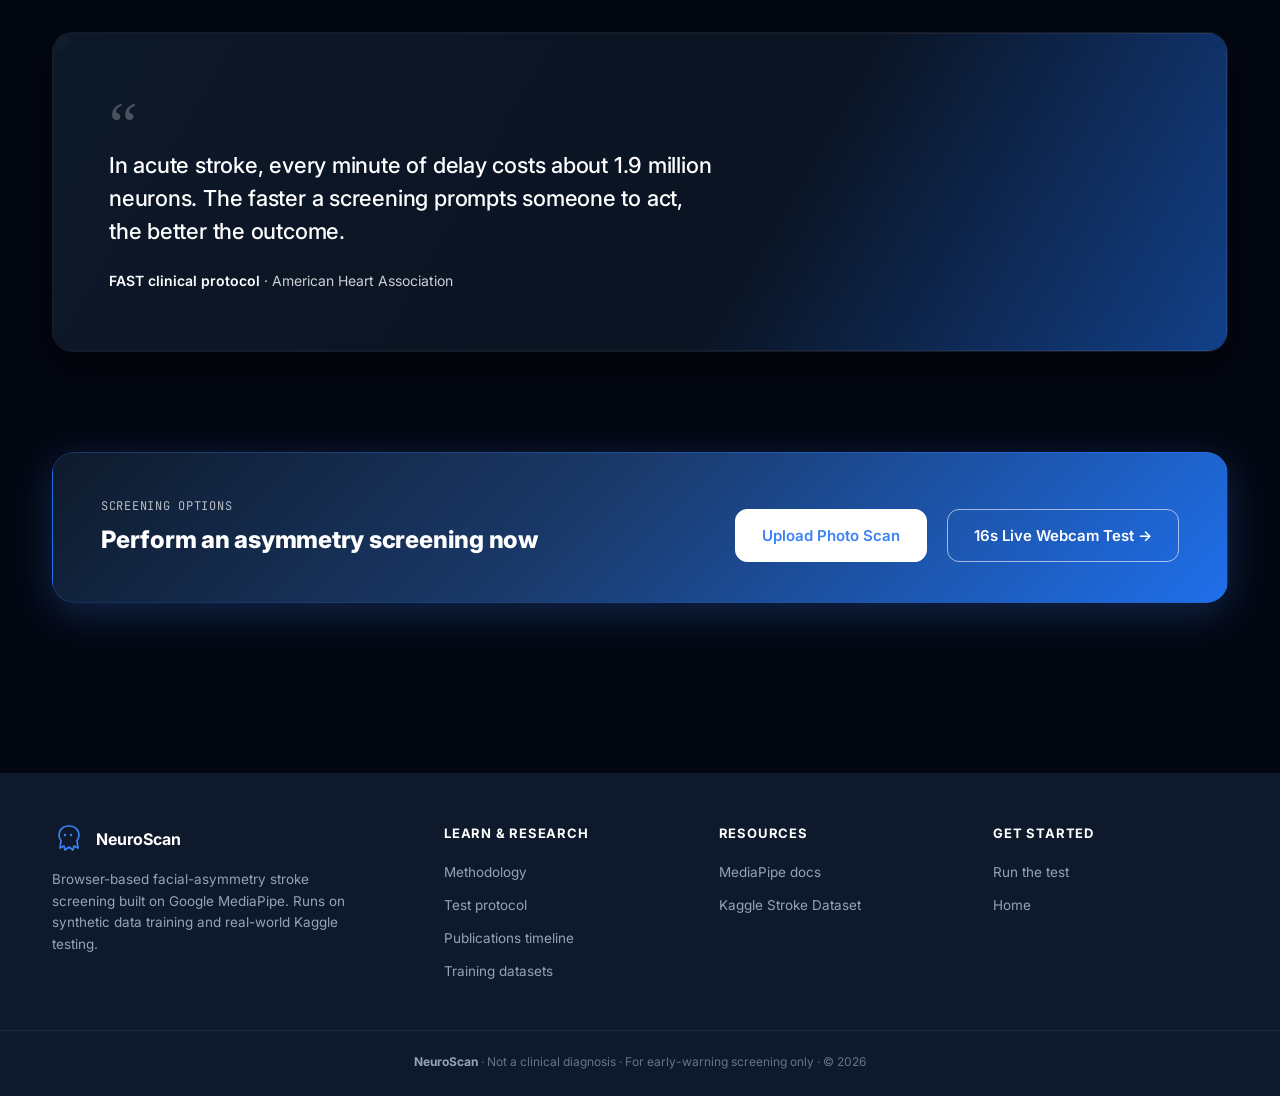
==== commit b76a2410: "feat: complete rewrite - NeuroScan V2" ====
--- a/webapp/index.html
+++ b/webapp/index.html
@@ -9,6 +9,132 @@
   <link rel="preconnect" href="https://fonts.gstatic.com" crossorigin />
   <link href="https://fonts.googleapis.com/css2?family=Inter:wght@400;500;600;700;800&family=JetBrains+Mono:wght@400;500;600&display=swap" rel="stylesheet" />
   <link rel="stylesheet" href="assets/style.css" />
+  <style>
+    /* ── Hero Layout overrides ── */
+    .hero-full {
+      background: radial-gradient(circle at 50% 50%, rgba(8, 14, 28, 0.6), var(--bg));
+      border-bottom: 1px solid var(--border);
+    }
+    .hero-bg {
+      opacity: 0.18 !important;
+      filter: grayscale(40%) contrast(110%);
+    }
+    .hero-full h1 {
+      font-size: 3.75rem;
+      line-height: 1.1;
+      font-weight: 800;
+      letter-spacing: -.025em;
+      background: linear-gradient(135deg, #ffffff 40%, #94a3b8 100%);
+      -webkit-background-clip: text;
+      -webkit-text-fill-color: transparent;
+      margin-bottom: 22px;
+    }
+    .hero-full h1 .accent {
+      background: linear-gradient(135deg, #3b82f6, #60a5fa);
+      -webkit-background-clip: text;
+      -webkit-text-fill-color: transparent;
+    }
+    .hero-full .lead {
+      color: var(--text-soft);
+    }
+    
+    /* Stats Row styled as glass pills */
+    .hero-trust {
+      gap: 1.5rem !important;
+    }
+    .hero-trust > div {
+      background: rgba(255, 255, 255, 0.02);
+      border: 1px solid var(--border);
+      border-radius: 12px;
+      padding: 10px 18px;
+      backdrop-filter: blur(8px);
+      box-shadow: 0 4px 15px rgba(0, 0, 0, 0.2);
+    }
+    .hero-trust strong {
+      color: #60a5fa !important;
+      font-size: 1.6rem !important;
+    }
+    .hero-trust span {
+      color: var(--text-mute) !important;
+      font-size: 10px !important;
+    }
+
+    /* Hero visual HUD animations */
+    .hero-visual {
+      background: rgba(8, 14, 28, 0.8) !important;
+      border: 1px solid rgba(59, 130, 246, 0.15) !important;
+      box-shadow: 0 20px 60px rgba(0, 0, 0, 0.6), inset 0 0 20px rgba(59, 130, 246, 0.1);
+    }
+    .rotate-dash-1 {
+      transform-origin: 200px 195px;
+      animation: rot1 32s linear infinite;
+    }
+    .rotate-dash-2 {
+      transform-origin: 200px 195px;
+      animation: rot2 22s linear infinite reverse;
+    }
+    @keyframes rot1 {
+      to { transform: rotate(360deg); }
+    }
+    @keyframes rot2 {
+      to { transform: rotate(360deg); }
+    }
+    
+    .pulse-green-dot {
+      animation: pDot 2.2s infinite ease-in-out;
+    }
+    @keyframes pDot {
+      0%, 100% { r: 2.8px; opacity: 0.7; fill-opacity: 0.7; }
+      50% { r: 5px; opacity: 1; fill-opacity: 1; filter: drop-shadow(0 0 5px #10b981); }
+    }
+    .pulse-bracket {
+      animation: pBracket 3.5s infinite ease-in-out alternate;
+    }
+    @keyframes pBracket {
+      0% { stroke: rgba(147,197,253,.35); }
+      100% { stroke: rgba(59, 130, 246, 0.9); filter: drop-shadow(0 0 4px rgba(59, 130, 246, 0.4)); }
+    }
+    
+    .hero-visual-statsbar {
+      background: rgba(6, 11, 22, 0.95) !important;
+      border-top: 1px solid rgba(59, 130, 246, 0.15) !important;
+    }
+    .hero-stat-label {
+      color: rgba(147, 197, 253, 0.5) !important;
+    }
+    .hero-stat-value {
+      color: #ffffff !important;
+    }
+    .hero-stat-sep {
+      background: rgba(59, 130, 246, 0.15) !important;
+    }
+
+    /* ── Quote Banner section ── */
+    .quote-banner {
+      border: 1px solid var(--border);
+      box-shadow: 0 15px 40px rgba(0, 0, 0, 0.6);
+      border-radius: 20px;
+    }
+    .quote-banner img {
+      opacity: 0.22 !important;
+      filter: brightness(80%) grayscale(30%);
+    }
+
+    /* ── Responsive styling ── */
+    @media (max-width: 900px) {
+      .hero-full .container {
+        grid-template-columns: 1fr;
+        gap: 3rem;
+      }
+      .hero-visual {
+        max-width: 320px;
+        margin: 0 auto;
+      }
+      .hero-full h1 {
+        font-size: 2.75rem;
+      }
+    }
+  </style>
 </head>
 <body>
 
@@ -46,7 +172,7 @@
               <svg viewBox="0 0 20 20" fill="none" aria-hidden="true"><path d="M4 10h12m0 0l-4-4m4 4l-4 4" stroke="currentColor" stroke-width="2" stroke-linecap="round"/></svg>
               Start the test now
             </a>
-            <a href="how-it-works.html" class="btn btn-light btn-big">
+            <a href="research.html" class="btn btn-light btn-big">
               <svg viewBox="0 0 20 20" fill="none" aria-hidden="true"><circle cx="10" cy="10" r="8" stroke="currentColor" stroke-width="1.8"/><path d="M10 7v6M10 14v.5" stroke="currentColor" stroke-width="2" stroke-linecap="round"/></svg>
               How it works
             </a>
@@ -74,12 +200,12 @@
             <!-- Dot grid background -->
             <rect width="400" height="400" fill="url(#dotGrid)"/>
 
-            <!-- Outer scan rings -->
-            <circle cx="200" cy="195" r="148" stroke="rgba(31,111,235,.18)" stroke-width="1" stroke-dasharray="3 9" fill="none"/>
-            <circle cx="200" cy="195" r="128" stroke="rgba(31,111,235,.32)" stroke-width="1.5" stroke-dasharray="4 6" fill="none"/>
-
-            <!-- Corner bracket overlays (HUD) -->
-            <g stroke="rgba(147,197,253,.5)" stroke-width="1.5" stroke-linecap="round" fill="none">
+            <!-- Outer scan rings (Animated rotation) -->
+            <circle cx="200" cy="195" r="148" stroke="rgba(31,111,235,.18)" stroke-width="1" stroke-dasharray="3 9" fill="none" class="rotate-dash-1"/>
+            <circle cx="200" cy="195" r="128" stroke="rgba(31,111,235,.32)" stroke-width="1.5" stroke-dasharray="4 6" fill="none" class="rotate-dash-2"/>
+
+            <!-- Corner bracket overlays (Animated HUD) -->
+            <g stroke="rgba(147,197,253,.5)" stroke-width="1.5" stroke-linecap="round" fill="none" class="pulse-bracket">
               <path d="M28 68 L28 28 L68 28"/>
               <path d="M372 68 L372 28 L332 28"/>
               <path d="M28 332 L28 372 L68 372"/>
@@ -116,13 +242,13 @@
               <circle cx="236" cy="148" r="2"/>
             </g>
 
-            <!-- Green accent landmarks (key measurement points) -->
+            <!-- Green accent landmarks (Animated sensor pulse) -->
             <g fill="#10b981">
-              <circle cx="148" cy="174" r="2.8"/>
-              <circle cx="252" cy="174" r="2.8"/>
-              <circle cx="200" cy="224" r="2.8"/>
-              <circle cx="163" cy="258" r="2.8"/>
-              <circle cx="237" cy="258" r="2.8"/>
+              <circle cx="148" cy="174" r="2.8" class="pulse-green-dot"/>
+              <circle cx="252" cy="174" r="2.8" class="pulse-green-dot"/>
+              <circle cx="200" cy="224" r="2.8" class="pulse-green-dot"/>
+              <circle cx="163" cy="258" r="2.8" class="pulse-green-dot"/>
+              <circle cx="237" cy="258" r="2.8" class="pulse-green-dot"/>
             </g>
           </svg>
 
@@ -177,7 +303,7 @@
               The same 468-landmark face-tracking model that powers Google Meet and Android.
               Production-grade reliability, sub-30 ms latency, fully on-device.
             </p>
-            <a href="technology.html" class="highlight-link">
+            <a href="research.html" class="highlight-link">
               See the technology
               <svg viewBox="0 0 24 24" fill="none" stroke="currentColor" stroke-width="2" stroke-linecap="round" stroke-linejoin="round"><path d="M5 12h14"/><path d="m12 5 7 7-7 7"/></svg>
             </a>
@@ -194,7 +320,7 @@
               Rest, smile, close eyes, open eyes wide, smile again. Each step is grounded in
               the cranial-nerve anatomy used by ER doctors today.
             </p>
-            <a href="protocol.html" class="highlight-link">
+            <a href="research.html" class="highlight-link">
               View the protocol
               <svg viewBox="0 0 24 24" fill="none" stroke="currentColor" stroke-width="2" stroke-linecap="round" stroke-linejoin="round"><path d="M5 12h14"/><path d="m12 5 7 7-7 7"/></svg>
             </a>
@@ -211,7 +337,7 @@
               We measure how each side <em>responds</em> to a command — not how it looks at rest.
               That makes the test robust even when the baseline is already affected.
             </p>
-            <a href="how-it-works.html" class="highlight-link">
+            <a href="research.html" class="highlight-link">
               Read the rationale
               <svg viewBox="0 0 24 24" fill="none" stroke="currentColor" stroke-width="2" stroke-linecap="round" stroke-linejoin="round"><path d="M5 12h14"/><path d="m12 5 7 7-7 7"/></svg>
             </a>
@@ -243,17 +369,21 @@
     </section>
 
     <!-- ============== CTA STRIP ============== -->
-    <section class="section">
+    <section class="section-tight" style="padding-bottom: 90px;">
       <div class="container">
-        <div class="next-page cta-gradient">
+        <div class="next-page cta-gradient" style="box-shadow: 0 10px 40px rgba(59, 130, 246, 0.25);">
           <div>
-            <div class="next-page-meta">Ready when you are</div>
-            <h3>Take the 16-second test in your browser.</h3>
-          </div>
-          <a href="test.html" class="cta-action">
-            Start the test
-            <svg viewBox="0 0 24 24" fill="none" stroke="currentColor" stroke-width="2" stroke-linecap="round" stroke-linejoin="round" aria-hidden="true"><path d="M5 12h14"/><path d="m12 5 7 7-7 7"/></svg>
-          </a>
+            <div class="next-page-meta" style="color:rgba(255,255,255,0.7); font-family:var(--mono);">SCREENING OPTIONS</div>
+            <h3 style="font-size:1.5rem; font-weight:800; color:#ffffff; margin-top:0.25rem;">Perform an asymmetry screening now</h3>
+          </div>
+          <div style="display:flex; gap:1.25rem; flex-wrap:wrap; margin-top:1rem; align-items: center;">
+            <a href="photo-scan.html" class="cta-action cta-btn-white">
+              Upload Photo Scan
+            </a>
+            <a href="test.html" class="cta-action cta-btn-outline">
+              16s Live Webcam Test &rarr;
+            </a>
+          </div>
         </div>
       </div>
     </section>
--- a/webapp/assets/style.css
+++ b/webapp/assets/style.css
@@ -5,28 +5,28 @@
 
 :root {
   /* Colour palette */
-  --bg:           #f6f7fb;
-  --surface:      #ffffff;
-  --surface-2:    #f0f3f9;
-  --surface-3:    #e9eef6;
-  --border:       #e2e7f0;
-  --border-strong:#cdd6e3;
-
-  --text:         #0e1a2b;
-  --text-soft:    #475569;
-  --text-mute:    #7e8a9b;
-
-  --brand:        #1f6feb;
-  --brand-dark:   #1856bd;
-  --brand-soft:   #e8f0ff;
-
-  --teal:         #0ea5a4;
+  --bg:           #030712;
+  --surface:      #080e1a;
+  --surface-2:    #0f172a;
+  --surface-3:    #1e293b;
+  --border:       rgba(255, 255, 255, 0.08);
+  --border-strong:rgba(255, 255, 255, 0.16);
+
+  --text:         #f3f4f6;
+  --text-soft:    #94a3b8;
+  --text-mute:    #64748b;
+
+  --brand:        #3b82f6;
+  --brand-dark:   #1d4ed8;
+  --brand-soft:   rgba(59, 130, 246, 0.12);
+
+  --teal:         #0ea5e9;
   --green:        #10b981;
-  --green-soft:   #d1fae5;
+  --green-soft:   rgba(16, 185, 129, 0.12);
   --orange:       #f59e0b;
-  --orange-soft:  #fef3c7;
+  --orange-soft:  rgba(245, 158, 11, 0.12);
   --red:          #ef4444;
-  --red-soft:     #fee2e2;
+  --red-soft:     rgba(239, 68, 68, 0.12);
   --purple:       #8b5cf6;
 
   --shadow-sm: 0 1px 2px rgba(15, 23, 42, .06);
@@ -114,10 +114,28 @@
 
 html, body {
   font-family: var(--font);
-  background: var(--bg);
+  background-color: var(--bg);
   color: var(--text);
+  background-image: 
+    radial-gradient(circle at 80% 20%, rgba(59, 130, 246, 0.08) 0%, transparent 50%),
+    radial-gradient(circle at 10% 80%, rgba(139, 92, 246, 0.05) 0%, transparent 50%),
+    radial-gradient(circle at 50% 50%, rgba(16, 185, 129, 0.02) 0%, transparent 50%);
+  background-attachment: fixed;
+  position: relative;
   -webkit-font-smoothing: antialiased;
   line-height: 1.55;
+}
+
+body::before {
+  content: '';
+  position: fixed;
+  inset: 0;
+  background-size: 36px 36px;
+  background-image: 
+    linear-gradient(to right, rgba(255, 255, 255, 0.015) 1px, transparent 1px),
+    linear-gradient(to bottom, rgba(255, 255, 255, 0.015) 1px, transparent 1px);
+  z-index: -1;
+  pointer-events: none;
 }
 
 a { color: inherit; text-decoration: none; }
@@ -138,9 +156,9 @@
   position: sticky;
   top: 0;
   z-index: 50;
-  background: rgba(255, 255, 255, .82);
-  backdrop-filter: saturate(180%) blur(14px);
-  -webkit-backdrop-filter: saturate(180%) blur(14px);
+  background: rgba(8, 14, 28, 0.8);
+  backdrop-filter: saturate(180%) blur(16px);
+  -webkit-backdrop-filter: saturate(180%) blur(16px);
   border-bottom: 1px solid var(--border);
 }
 .nav-inner {
@@ -249,12 +267,29 @@
 .mobile-toggle svg { width: 24px; height: 24px; }
 
 .mobile-menu {
-  display: none;
+  display: block;
+  max-height: 0;
+  opacity: 0;
+  overflow: hidden;
+  visibility: hidden;
+  padding: 0 24px;
+  border-top: 1px solid transparent;
+  background: rgba(8, 14, 28, 0.95);
+  backdrop-filter: saturate(180%) blur(16px);
+  -webkit-backdrop-filter: saturate(180%) blur(16px);
+  transition: max-height 0.4s cubic-bezier(0.16, 1, 0.3, 1), 
+              opacity 0.3s ease, 
+              padding 0.4s cubic-bezier(0.16, 1, 0.3, 1),
+              border-color 0.3s ease,
+              visibility 0.4s;
+}
+.mobile-menu.open {
+  max-height: 440px;
+  opacity: 1;
+  visibility: visible;
   padding: 16px 24px;
-  border-top: 1px solid var(--border);
-  background: var(--surface);
-}
-.mobile-menu.open { display: block; }
+  border-top-color: var(--border);
+}
 .mobile-menu a {
   display: block;
   padding: 12px 14px;
@@ -262,6 +297,13 @@
   font-size: 15px;
   color: var(--text);
   font-weight: 500;
+  transform: translateY(10px);
+  opacity: 0;
+  transition: transform 0.4s cubic-bezier(0.16, 1, 0.3, 1), opacity 0.4s ease, background 0.15s, color 0.15s;
+}
+.mobile-menu.open a {
+  transform: translateY(0);
+  opacity: 1;
 }
 .mobile-menu a:hover, .mobile-menu a.active { background: var(--brand-soft); color: var(--brand); }
 .mobile-menu a.mobile-cta {
@@ -278,7 +320,22 @@
   color: var(--text-mute);
   font-weight: 600;
   padding: 14px 14px 6px;
-}
+  transform: translateY(10px);
+  opacity: 0;
+  transition: transform 0.4s cubic-bezier(0.16, 1, 0.3, 1), opacity 0.4s ease;
+}
+.mobile-menu.open .mobile-section-label {
+  transform: translateY(0);
+  opacity: 1;
+}
+
+/* Stagger transition delays for child links */
+.mobile-menu.open a:nth-child(1) { transition-delay: 0.04s; }
+.mobile-menu.open a:nth-child(2) { transition-delay: 0.08s; }
+.mobile-menu.open a:nth-child(3) { transition-delay: 0.12s; }
+.mobile-menu.open a:nth-child(4) { transition-delay: 0.16s; }
+.mobile-menu.open .mobile-section-label { transition-delay: 0.20s; }
+.mobile-menu.open a.mobile-cta { transition-delay: 0.24s; }
 
 /* ============================================================
    FOOTER
@@ -1354,8 +1411,7 @@
   display: inline-flex;
   align-items: center;
   gap: 10px;
-  padding: 8px 14px;
-  background: #fff;
+  background: var(--surface-2);
   border: 1px solid var(--border);
   border-radius: 8px;
   font-family: var(--mono);
@@ -2052,7 +2108,11 @@
 .link-brand:hover { text-decoration: underline; }
 
 /* CTA strip on home / references (gradient green→blue) */
-.cta-gradient { background: linear-gradient(135deg, #10b981 0%, #1f6feb 100%); }
+.cta-gradient {
+  background: linear-gradient(135deg, #0e1a2b 0%, #1a3a6b 45%, #1f6feb 100%);
+  box-shadow: 0 8px 32px rgba(31, 111, 235, 0.3);
+  border: 1px solid rgba(59, 130, 246, 0.2);
+}
 .cta-action {
   display: flex;
   align-items: center;
@@ -2065,9 +2125,26 @@
   font-weight: 600;
   font-size: 15px;
   backdrop-filter: blur(8px);
-  transition: background .15s, transform .15s;
+  transition: background .15s, transform .15s, border-color .15s, color .15s;
 }
 .cta-action:hover { background: rgba(255, 255, 255, .28); transform: translateY(-1px); }
+.cta-action.cta-btn-white {
+  background: #ffffff;
+  color: var(--brand);
+  border-color: #ffffff;
+}
+.cta-action.cta-btn-white:hover {
+  background: rgba(255, 255, 255, 0.9);
+}
+.cta-action.cta-btn-outline {
+  background: transparent;
+  color: #ffffff;
+  border-color: rgba(255, 255, 255, 0.6);
+}
+.cta-action.cta-btn-outline:hover {
+  background: rgba(255, 255, 255, 0.12);
+  border-color: #ffffff;
+}
 .cta-action svg { width: 18px; height: 18px; }
 
 /* ============================================================
@@ -2120,7 +2197,8 @@
   bottom: 40px;
   left: 50%;
   transform: translateX(-50%);
-  background: rgba(255, 255, 255, .96);
+  background: rgba(15, 23, 42, 0.95);
+  border: 1px solid var(--border);
   border-radius: var(--radius-md);
   padding: 18px 32px;
   text-align: center;
@@ -2258,7 +2336,7 @@
   grid-template-columns: 1fr auto;
   gap: 32px;
   padding: 38px 44px;
-  background: linear-gradient(135deg, #f8fafd 0%, #eef3fa 100%);
+  background: linear-gradient(135deg, var(--surface-2) 0%, var(--surface) 100%);
   border-bottom: 1px solid var(--border);
 }
 .report-kicker {
@@ -2274,8 +2352,7 @@
 .verdict {
   text-align: right;
   padding: 20px 24px;
-  background: #fff;
-  border-radius: var(--radius-md);
+  background: var(--surface-2);
   border: 1px solid var(--border);
   min-width: 230px;
 }
@@ -2338,8 +2415,8 @@
   background: var(--surface-2);
   color: var(--text-mute);
 }
-.ml-badge.ml-badge-high   { background: var(--red-soft);   color: #991b1b; }
-.ml-badge.ml-badge-normal { background: var(--green-soft);  color: #065f46; }
+.ml-badge.ml-badge-high   { background: var(--red-soft);   color: var(--red); }
+.ml-badge.ml-badge-normal { background: var(--green-soft);  color: var(--green); }
 .ml-badge.ml-badge-off    { background: var(--surface-2);   color: var(--text-mute); }
 .ml-card-body { display: flex; flex-direction: column; gap: 3px; }
 .ml-stat { font-size: 14px; font-weight: 600; color: var(--text); }
@@ -2352,7 +2429,7 @@
   border-radius: var(--radius-md);
   border-left: 4px solid var(--brand);
 }
-.recommendations h3 { font-size: 15px; font-weight: 700; color: var(--brand-dark); margin-bottom: 6px; }
+.recommendations h3 { font-size: 15px; font-weight: 700; color: var(--brand); margin-bottom: 6px; }
 .recommendations p { font-size: 14px; color: var(--text); line-height: 1.6; }
 
 .report-footer-note {
@@ -2485,6 +2562,10 @@
   .hero-actions { flex-direction: column; }
   .hero-actions .btn { width: 100%; justify-content: center; }
 
+  /* Hide trust stats and face-scan visual on small phones */
+  .hero-trust { display: none !important; }
+  .hero-visual { display: none !important; }
+
   .page-hero { padding: 56px 0 40px; }
   .page-hero h1 { font-size: 26px; }
 
@@ -2505,4 +2586,22 @@
   .prompt-text { font-size: 16px; }
 
   .next-page h3 { font-size: 20px; }
-}
+
+  /* Compact CTA strip on small phones */
+  .next-page {
+    padding: 16px 18px;
+    gap: 12px;
+    border-radius: 14px;
+  }
+  .next-page-meta { font-size: 10px; }
+  .next-page h3 { font-size: 16px !important; margin-top: 2px; }
+  .cta-action {
+    padding: 10px 16px;
+    font-size: 13px;
+    border-radius: 9px;
+  }
+  div[style*="display:flex"][style*="flex-wrap:wrap"] {
+    gap: 8px;
+    margin-top: 6px !important;
+  }
+}
